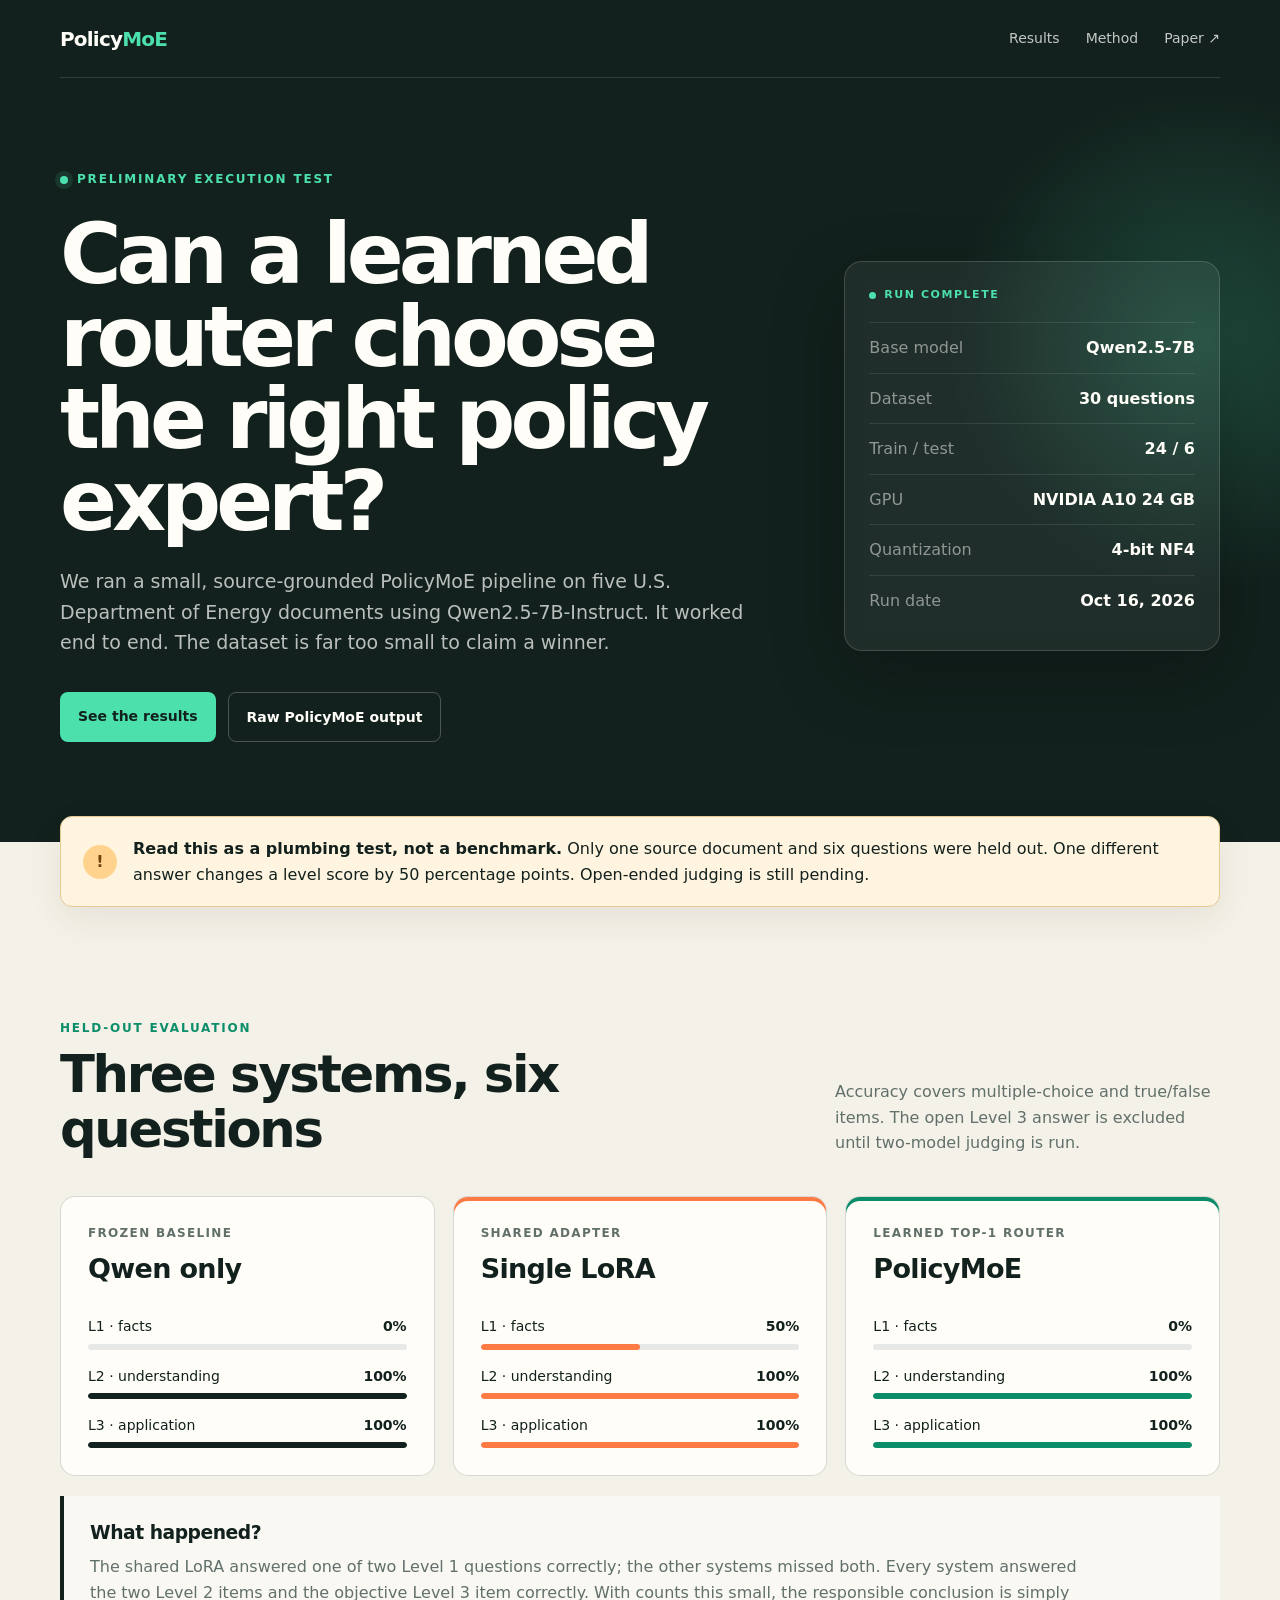
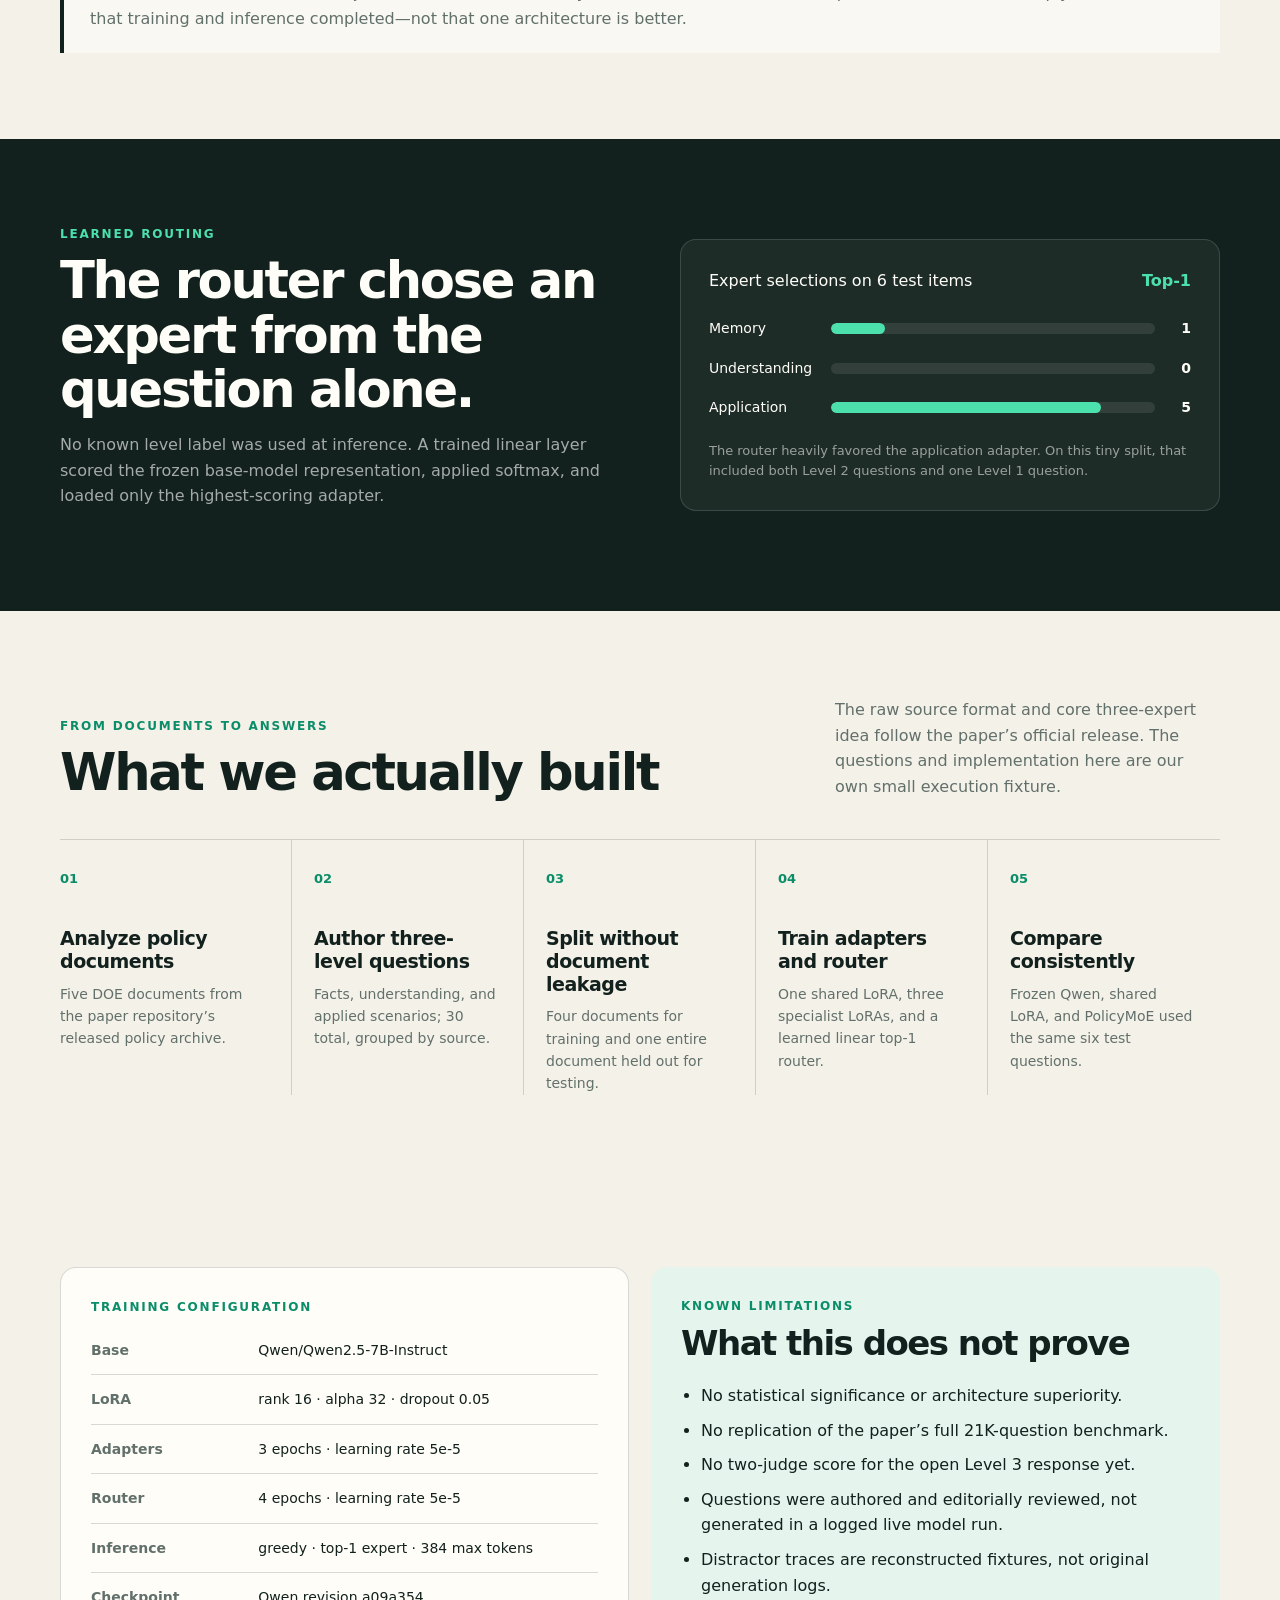
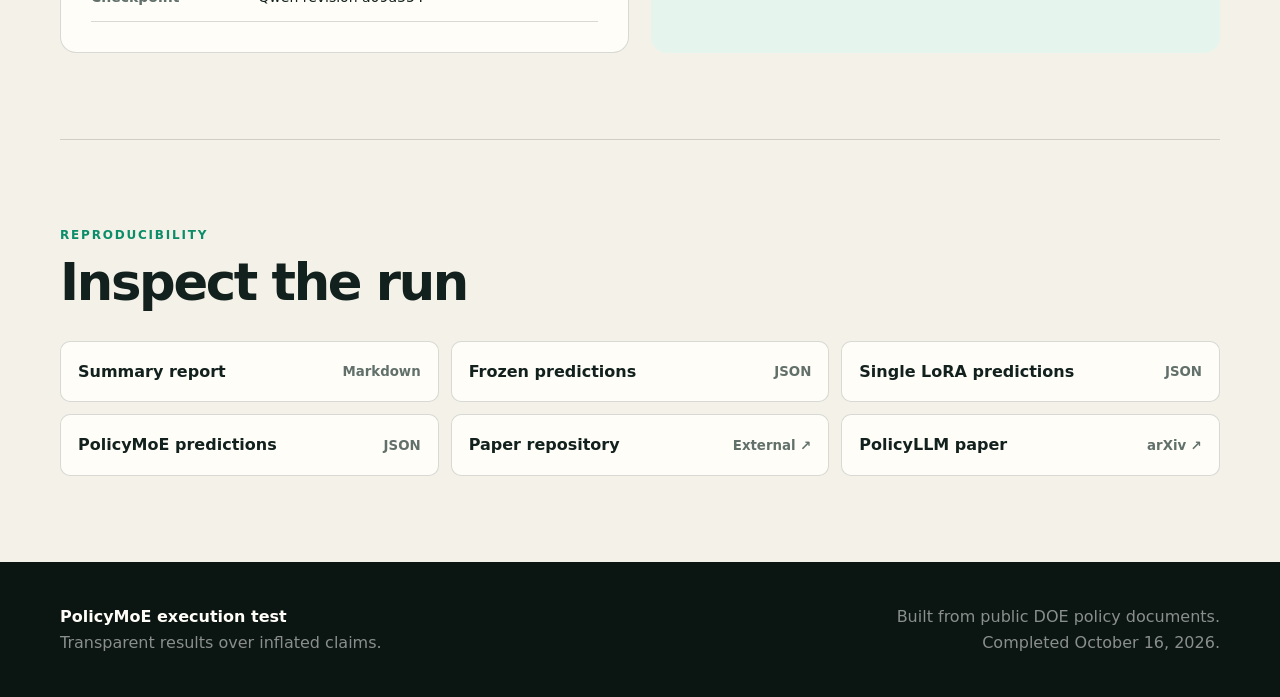
==== index.html @ 2e269d07 "Publish preliminary PolicyMoE execution results" ====
<!doctype html>
<html lang="en">
<head>
  <meta charset="utf-8">
  <meta name="viewport" content="width=device-width, initial-scale=1">
  <meta name="description" content="A transparent 30-question execution test of a Qwen2.5-7B PolicyMoE pipeline inspired by PolicyLLM.">
  <title>PolicyMoE — 30-question execution test</title>
  <link rel="stylesheet" href="styles.css">
</head>
<body>
  <header class="hero">
    <nav class="nav wrap" aria-label="Primary navigation">
      <a class="brand" href="#top" aria-label="PolicyMoE results home">Policy<span>MoE</span></a>
      <div class="nav-links">
        <a href="#results">Results</a>
        <a href="#method">Method</a>
        <a href="https://arxiv.org/abs/2604.12995">Paper ↗</a>
      </div>
    </nav>

    <div class="hero-grid wrap" id="top">
      <div>
        <div class="eyebrow"><span class="dot"></span> Preliminary execution test</div>
        <h1>Can a learned router choose the right policy expert?</h1>
        <p class="lede">We ran a small, source-grounded PolicyMoE pipeline on five U.S. Department of Energy documents using Qwen2.5-7B-Instruct. It worked end to end. The dataset is far too small to claim a winner.</p>
        <div class="hero-actions">
          <a class="button primary" href="#results">See the results</a>
          <a class="button secondary" href="policymoe.predictions.json">Raw PolicyMoE output</a>
        </div>
      </div>
      <aside class="run-card" aria-label="Run summary">
        <div class="run-status"><span></span> RUN COMPLETE</div>
        <dl>
          <div><dt>Base model</dt><dd>Qwen2.5-7B</dd></div>
          <div><dt>Dataset</dt><dd>30 questions</dd></div>
          <div><dt>Train / test</dt><dd>24 / 6</dd></div>
          <div><dt>GPU</dt><dd>NVIDIA A10 24 GB</dd></div>
          <div><dt>Quantization</dt><dd>4-bit NF4</dd></div>
          <div><dt>Run date</dt><dd>Oct 16, 2026</dd></div>
        </dl>
      </aside>
    </div>
  </header>

  <main>
    <section class="notice wrap" aria-label="Important limitation">
      <div class="notice-mark">!</div>
      <div><strong>Read this as a plumbing test, not a benchmark.</strong> Only one source document and six questions were held out. One different answer changes a level score by 50 percentage points. Open-ended judging is still pending.</div>
    </section>

    <section class="section wrap" id="results">
      <div class="section-head">
        <div><p class="kicker">Held-out evaluation</p><h2>Three systems, six questions</h2></div>
        <p>Accuracy covers multiple-choice and true/false items. The open Level 3 answer is excluded until two-model judging is run.</p>
      </div>

      <div class="result-grid">
        <article class="result-card">
          <div class="system-label">Frozen baseline</div>
          <h3>Qwen only</h3>
          <div class="score-row"><span>L1 · facts</span><strong>0%</strong></div>
          <div class="bar"><i style="width:0%"></i></div>
          <div class="score-row"><span>L2 · understanding</span><strong>100%</strong></div>
          <div class="bar"><i style="width:100%"></i></div>
          <div class="score-row"><span>L3 · application</span><strong>100%</strong></div>
          <div class="bar"><i style="width:100%"></i></div>
        </article>

        <article class="result-card winner">
          <div class="system-label">Shared adapter</div>
          <h3>Single LoRA</h3>
          <div class="score-row"><span>L1 · facts</span><strong>50%</strong></div>
          <div class="bar"><i style="width:50%"></i></div>
          <div class="score-row"><span>L2 · understanding</span><strong>100%</strong></div>
          <div class="bar"><i style="width:100%"></i></div>
          <div class="score-row"><span>L3 · application</span><strong>100%</strong></div>
          <div class="bar"><i style="width:100%"></i></div>
        </article>

        <article class="result-card moe">
          <div class="system-label">Learned top-1 router</div>
          <h3>PolicyMoE</h3>
          <div class="score-row"><span>L1 · facts</span><strong>0%</strong></div>
          <div class="bar"><i style="width:0%"></i></div>
          <div class="score-row"><span>L2 · understanding</span><strong>100%</strong></div>
          <div class="bar"><i style="width:100%"></i></div>
          <div class="score-row"><span>L3 · application</span><strong>100%</strong></div>
          <div class="bar"><i style="width:100%"></i></div>
        </article>
      </div>

      <div class="reading">
        <h3>What happened?</h3>
        <p>The shared LoRA answered one of two Level 1 questions correctly; the other systems missed both. Every system answered the two Level 2 items and the objective Level 3 item correctly. With counts this small, the responsible conclusion is simply that training and inference completed—not that one architecture is better.</p>
      </div>
    </section>

    <section class="section dark" id="router">
      <div class="wrap router-grid">
        <div>
          <p class="kicker mint">Learned routing</p>
          <h2>The router chose an expert from the question alone.</h2>
          <p class="muted">No known level label was used at inference. A trained linear layer scored the frozen base-model representation, applied softmax, and loaded only the highest-scoring adapter.</p>
        </div>
        <div class="router-card">
          <div class="router-title"><span>Expert selections on 6 test items</span><strong>Top-1</strong></div>
          <div class="route-row"><span>Memory</span><div class="route-track"><i style="width:16.7%"></i></div><b>1</b></div>
          <div class="route-row"><span>Understanding</span><div class="route-track"><i style="width:0%"></i></div><b>0</b></div>
          <div class="route-row"><span>Application</span><div class="route-track"><i style="width:83.3%"></i></div><b>5</b></div>
          <p class="router-note">The router heavily favored the application adapter. On this tiny split, that included both Level 2 questions and one Level 1 question.</p>
        </div>
      </div>
    </section>

    <section class="section wrap" id="method">
      <div class="section-head">
        <div><p class="kicker">From documents to answers</p><h2>What we actually built</h2></div>
        <p>The raw source format and core three-expert idea follow the paper’s official release. The questions and implementation here are our own small execution fixture.</p>
      </div>

      <ol class="steps">
        <li><span>01</span><div><h3>Analyze policy documents</h3><p>Five DOE documents from the paper repository’s released policy archive.</p></div></li>
        <li><span>02</span><div><h3>Author three-level questions</h3><p>Facts, understanding, and applied scenarios; 30 total, grouped by source.</p></div></li>
        <li><span>03</span><div><h3>Split without document leakage</h3><p>Four documents for training and one entire document held out for testing.</p></div></li>
        <li><span>04</span><div><h3>Train adapters and router</h3><p>One shared LoRA, three specialist LoRAs, and a learned linear top-1 router.</p></div></li>
        <li><span>05</span><div><h3>Compare consistently</h3><p>Frozen Qwen, shared LoRA, and PolicyMoE used the same six test questions.</p></div></li>
      </ol>
    </section>

    <section class="section wrap two-col">
      <div class="spec-card">
        <p class="kicker">Training configuration</p>
        <table>
          <tbody>
            <tr><th>Base</th><td>Qwen/Qwen2.5-7B-Instruct</td></tr>
            <tr><th>LoRA</th><td>rank 16 · alpha 32 · dropout 0.05</td></tr>
            <tr><th>Adapters</th><td>3 epochs · learning rate 5e-5</td></tr>
            <tr><th>Router</th><td>4 epochs · learning rate 5e-5</td></tr>
            <tr><th>Inference</th><td>greedy · top-1 expert · 384 max tokens</td></tr>
            <tr><th>Checkpoint</th><td>Qwen revision a09a354</td></tr>
          </tbody>
        </table>
      </div>
      <div class="limitations">
        <p class="kicker">Known limitations</p>
        <h2>What this does not prove</h2>
        <ul>
          <li>No statistical significance or architecture superiority.</li>
          <li>No replication of the paper’s full 21K-question benchmark.</li>
          <li>No two-judge score for the open Level 3 response yet.</li>
          <li>Questions were authored and editorially reviewed, not generated in a logged live model run.</li>
          <li>Distractor traces are reconstructed fixtures, not original generation logs.</li>
        </ul>
      </div>
    </section>

    <section class="section wrap sources">
      <p class="kicker">Reproducibility</p>
      <h2>Inspect the run</h2>
      <div class="source-links">
        <a href="comparison.md"><span>Summary report</span><small>Markdown</small></a>
        <a href="baseline.predictions.json"><span>Frozen predictions</span><small>JSON</small></a>
        <a href="single_lora.predictions.json"><span>Single LoRA predictions</span><small>JSON</small></a>
        <a href="policymoe.predictions.json"><span>PolicyMoE predictions</span><small>JSON</small></a>
        <a href="https://github.com/wad3birch/PolicyLLM"><span>Paper repository</span><small>External ↗</small></a>
        <a href="https://arxiv.org/abs/2604.12995"><span>PolicyLLM paper</span><small>arXiv ↗</small></a>
      </div>
    </section>
  </main>

  <footer>
    <div class="wrap footer-inner">
      <p><strong>PolicyMoE execution test</strong><br><span>Transparent results over inflated claims.</span></p>
      <p>Built from public DOE policy documents.<br>Completed October 16, 2026.</p>
    </div>
  </footer>
</body>
</html>
---- styles.css ----
:root {
  --ink: #12211d;
  --paper: #f4f1e8;
  --white: #fffdf8;
  --mint: #4ce0ad;
  --mint-dark: #0a8d68;
  --orange: #ff7b45;
  --line: rgba(18, 33, 29, .16);
  --muted: #62706b;
}

* { box-sizing: border-box; }
html { scroll-behavior: smooth; }
body { margin: 0; color: var(--ink); background: var(--paper); font-family: Inter, ui-sans-serif, system-ui, -apple-system, BlinkMacSystemFont, "Segoe UI", sans-serif; line-height: 1.6; }
a { color: inherit; }
.wrap { width: min(1160px, calc(100% - 40px)); margin: 0 auto; }

.hero { color: var(--white); background: var(--ink); overflow: hidden; position: relative; }
.hero::after { content: ""; position: absolute; width: 520px; height: 520px; border-radius: 50%; right: -180px; top: 80px; background: radial-gradient(circle, rgba(76,224,173,.22), rgba(76,224,173,0) 68%); pointer-events: none; }
.nav { min-height: 78px; display: flex; align-items: center; justify-content: space-between; border-bottom: 1px solid rgba(255,255,255,.13); }
.brand { text-decoration: none; font-size: 20px; font-weight: 850; letter-spacing: -.04em; }
.brand span { color: var(--mint); }
.nav-links { display: flex; gap: 26px; }
.nav-links a { text-decoration: none; color: rgba(255,255,255,.75); font-size: 14px; }
.nav-links a:hover { color: var(--mint); }
.hero-grid { padding: 92px 0 100px; display: grid; grid-template-columns: 1.5fr .8fr; gap: 80px; align-items: center; position: relative; z-index: 1; }
.eyebrow, .kicker { text-transform: uppercase; letter-spacing: .15em; font-size: 12px; font-weight: 800; }
.eyebrow { color: var(--mint); display: flex; align-items: center; gap: 9px; }
.dot { width: 8px; height: 8px; border-radius: 50%; background: var(--mint); box-shadow: 0 0 0 5px rgba(76,224,173,.12); }
h1 { max-width: 790px; font-size: clamp(50px, 7vw, 84px); letter-spacing: -.06em; line-height: .98; margin: 24px 0; }
.lede { max-width: 720px; color: rgba(255,255,255,.71); font-size: 19px; }
.hero-actions { display: flex; gap: 12px; margin-top: 34px; flex-wrap: wrap; }
.button { display: inline-block; padding: 13px 18px; border-radius: 8px; text-decoration: none; font-weight: 750; font-size: 14px; }
.button.primary { background: var(--mint); color: var(--ink); }
.button.secondary { border: 1px solid rgba(255,255,255,.24); color: var(--white); }
.run-card { background: rgba(255,255,255,.06); border: 1px solid rgba(255,255,255,.15); border-radius: 18px; padding: 24px; box-shadow: 0 24px 70px rgba(0,0,0,.25); backdrop-filter: blur(8px); }
.run-status { display: flex; align-items: center; gap: 8px; color: var(--mint); font-weight: 850; font-size: 11px; letter-spacing: .14em; margin-bottom: 18px; }
.run-status span { width: 7px; height: 7px; border-radius: 50%; background: var(--mint); }
.run-card dl { margin: 0; }
.run-card dl div { display: flex; justify-content: space-between; gap: 18px; border-top: 1px solid rgba(255,255,255,.1); padding: 12px 0; }
.run-card dt { color: rgba(255,255,255,.5); }
.run-card dd { margin: 0; text-align: right; font-weight: 680; }

.notice { background: #fff4df; border: 1px solid #e6c993; border-radius: 12px; padding: 19px 22px; display: flex; gap: 16px; align-items: center; transform: translateY(-26px); box-shadow: 0 12px 35px rgba(70,50,20,.08); }
.notice-mark { flex: 0 0 34px; width: 34px; height: 34px; display: grid; place-items: center; border-radius: 50%; color: #70420c; background: #ffd38d; font-weight: 900; }
.section { padding: 86px 0; }
.section-head { display: grid; grid-template-columns: 1.3fr .7fr; gap: 60px; align-items: end; margin-bottom: 40px; }
.section-head p:last-child { margin: 0; color: var(--muted); }
.kicker { color: var(--mint-dark); margin: 0 0 9px; }
h2 { margin: 0; font-size: clamp(34px, 4vw, 52px); line-height: 1.06; letter-spacing: -.045em; }
h3 { margin: 0; letter-spacing: -.025em; }

.result-grid { display: grid; grid-template-columns: repeat(3, 1fr); gap: 18px; }
.result-card { background: var(--white); border: 1px solid var(--line); padding: 27px; border-radius: 15px; position: relative; }
.result-card.winner { box-shadow: inset 0 4px 0 var(--orange); }
.result-card.moe { box-shadow: inset 0 4px 0 var(--mint-dark); }
.system-label { color: var(--muted); font-size: 12px; font-weight: 800; text-transform: uppercase; letter-spacing: .11em; }
.result-card h3 { margin: 4px 0 25px; font-size: 27px; }
.score-row { display: flex; justify-content: space-between; margin-top: 15px; font-size: 14px; }
.score-row strong { font-variant-numeric: tabular-nums; }
.bar { height: 6px; border-radius: 6px; background: #e6e9e5; overflow: hidden; margin-top: 6px; }
.bar i { display: block; height: 100%; background: var(--ink); border-radius: inherit; }
.winner .bar i { background: var(--orange); }
.moe .bar i { background: var(--mint-dark); }
.reading { margin-top: 20px; border-left: 4px solid var(--ink); background: rgba(255,255,255,.45); padding: 22px 26px; }
.reading p { margin: 6px 0 0; color: var(--muted); max-width: 1000px; }

.dark { background: var(--ink); color: var(--white); }
.router-grid { display: grid; grid-template-columns: 1fr 1fr; gap: 80px; align-items: center; }
.mint { color: var(--mint); }
.muted { color: rgba(255,255,255,.62); max-width: 600px; }
.router-card { border: 1px solid rgba(255,255,255,.14); padding: 28px; border-radius: 16px; background: rgba(255,255,255,.05); }
.router-title { display: flex; justify-content: space-between; margin-bottom: 24px; }
.router-title strong { color: var(--mint); }
.route-row { display: grid; grid-template-columns: 110px 1fr 24px; gap: 12px; align-items: center; margin: 17px 0; font-size: 14px; }
.route-row b { text-align: right; font-variant-numeric: tabular-nums; }
.route-track { height: 11px; border-radius: 10px; background: rgba(255,255,255,.09); overflow: hidden; }
.route-track i { display: block; height: 100%; background: var(--mint); border-radius: inherit; }
.router-note { color: rgba(255,255,255,.55); font-size: 13px; margin: 22px 0 0; }

.steps { list-style: none; padding: 0; margin: 0; display: grid; grid-template-columns: repeat(5, 1fr); border-top: 1px solid var(--line); }
.steps li { padding: 25px 22px 0 0; border-right: 1px solid var(--line); min-height: 225px; }
.steps li + li { padding-left: 22px; }
.steps li:last-child { border-right: 0; }
.steps span { color: var(--mint-dark); font-size: 13px; font-weight: 850; }
.steps h3 { margin: 36px 0 10px; font-size: 19px; line-height: 1.2; }
.steps p { margin: 0; color: var(--muted); font-size: 14px; }

.two-col { display: grid; grid-template-columns: 1fr 1fr; gap: 22px; }
.spec-card, .limitations { border-radius: 16px; padding: 30px; }
.spec-card { background: var(--white); border: 1px solid var(--line); }
table { width: 100%; border-collapse: collapse; font-size: 14px; }
th, td { padding: 13px 0; border-bottom: 1px solid var(--line); text-align: left; vertical-align: top; }
th { color: var(--muted); width: 33%; font-weight: 650; }
.limitations { background: #e5f5ee; }
.limitations h2 { font-size: 34px; }
.limitations ul { padding-left: 20px; margin: 22px 0 0; }
.limitations li { margin: 9px 0; }

.sources { border-top: 1px solid var(--line); }
.source-links { display: grid; grid-template-columns: repeat(3, 1fr); gap: 12px; margin-top: 32px; }
.source-links a { display: flex; justify-content: space-between; align-items: center; gap: 12px; text-decoration: none; background: var(--white); border: 1px solid var(--line); border-radius: 10px; padding: 17px; font-weight: 700; }
.source-links a:hover { border-color: var(--mint-dark); transform: translateY(-1px); }
.source-links small { color: var(--muted); font-weight: 600; }

footer { background: #0b1512; color: var(--white); padding: 42px 0; }
.footer-inner { display: flex; justify-content: space-between; gap: 40px; }
.footer-inner p { margin: 0; }
.footer-inner p:last-child { text-align: right; color: rgba(255,255,255,.52); }
.footer-inner span { color: rgba(255,255,255,.52); }

@media (max-width: 860px) {
  .hero-grid, .section-head, .router-grid, .two-col { grid-template-columns: 1fr; gap: 34px; }
  .result-grid { grid-template-columns: 1fr; }
  .steps { grid-template-columns: 1fr; }
  .steps li, .steps li + li { min-height: 0; padding: 22px 0; border-right: 0; border-bottom: 1px solid var(--line); }
  .steps h3 { margin-top: 8px; }
  .source-links { grid-template-columns: 1fr 1fr; }
}

@media (max-width: 560px) {
  .wrap { width: min(100% - 28px, 1160px); }
  .nav-links a:not(:last-child) { display: none; }
  .hero-grid { padding: 68px 0 76px; }
  h1 { font-size: 48px; }
  .section { padding: 64px 0; }
  .source-links { grid-template-columns: 1fr; }
  .footer-inner { flex-direction: column; }
  .footer-inner p:last-child { text-align: left; }
}
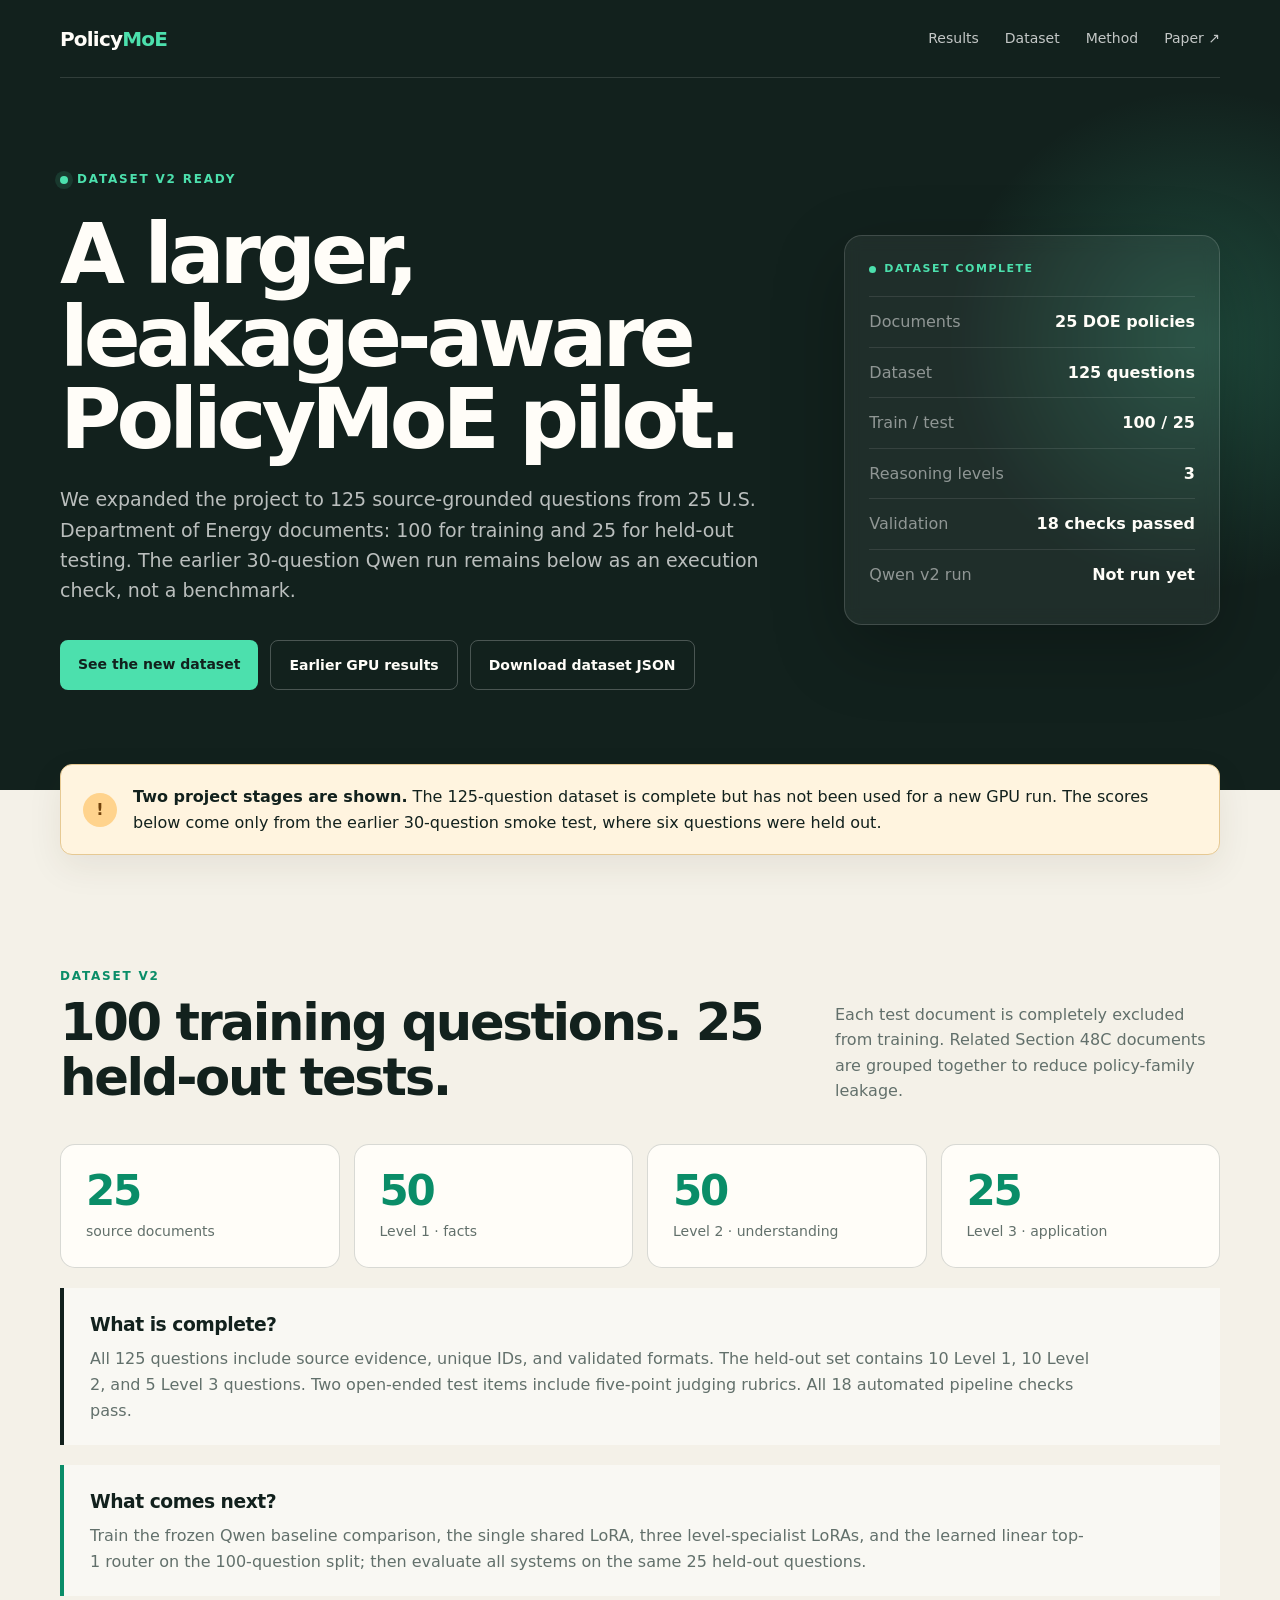
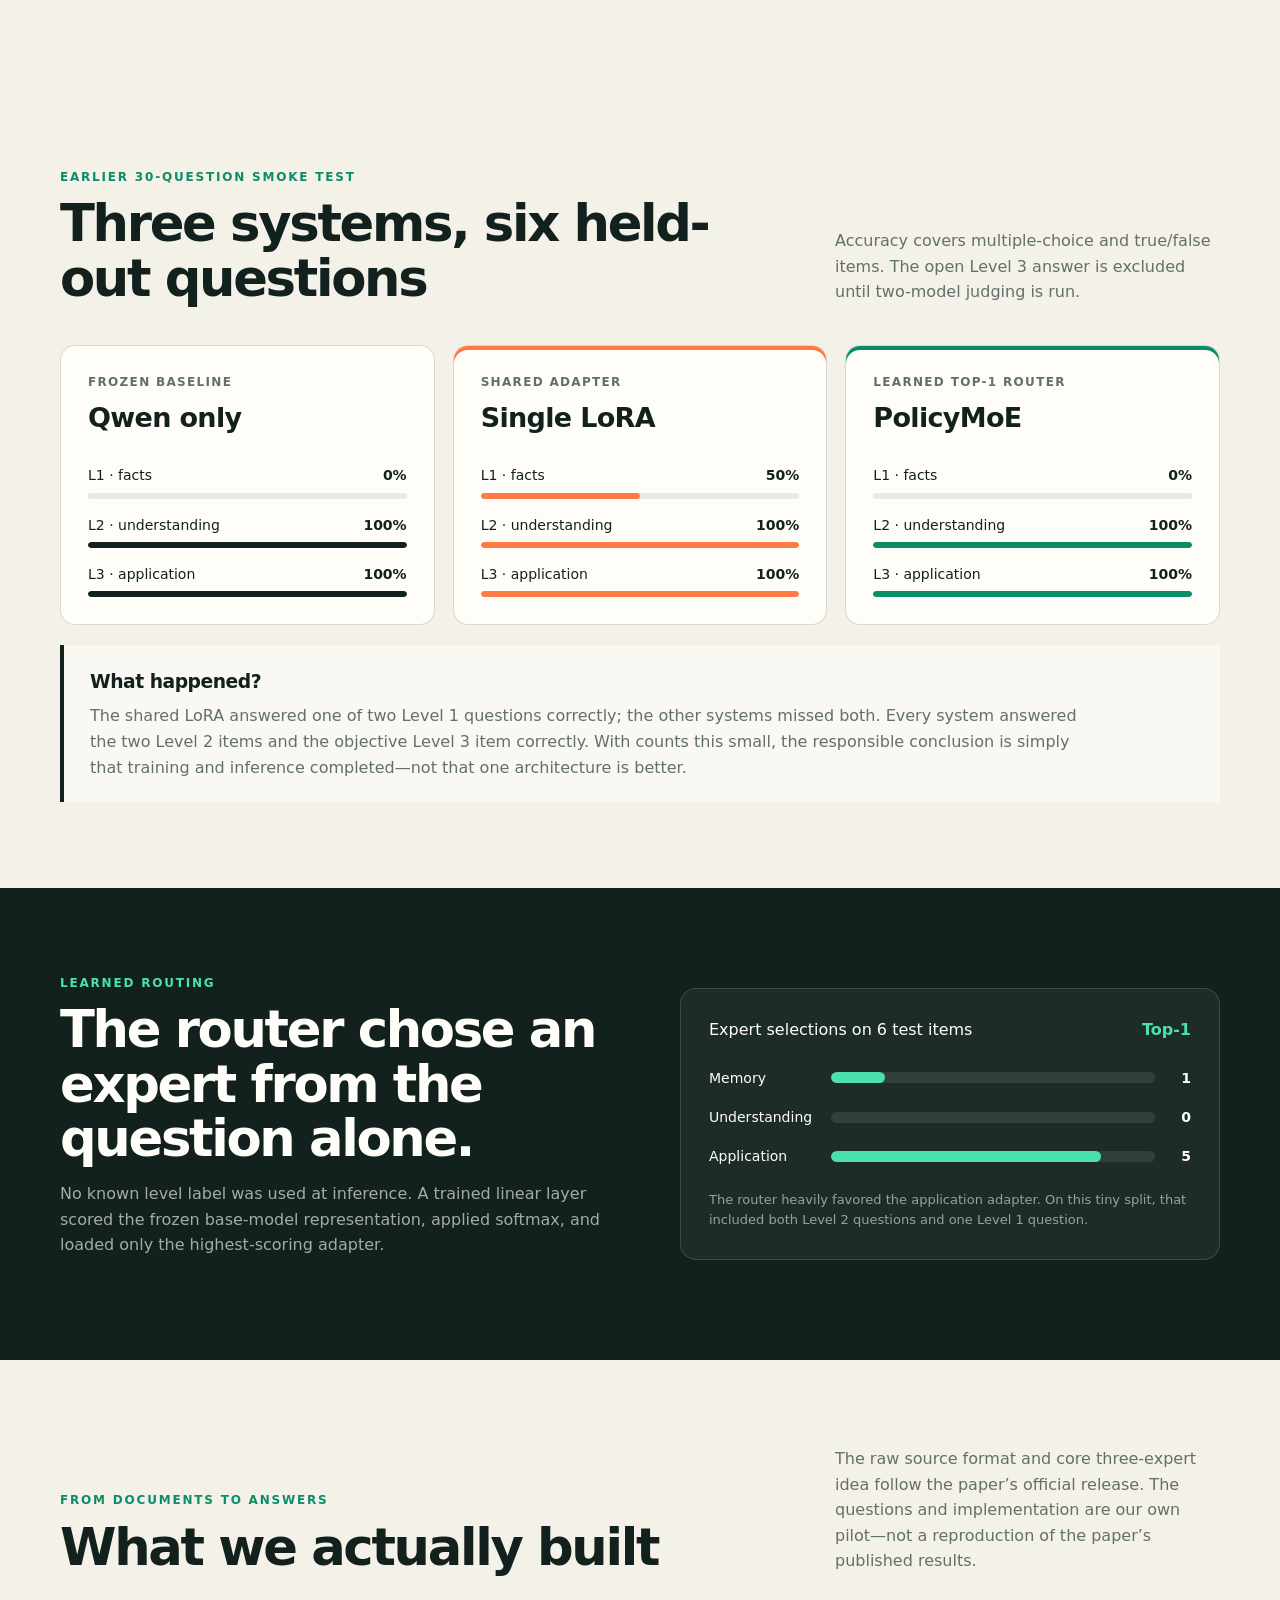
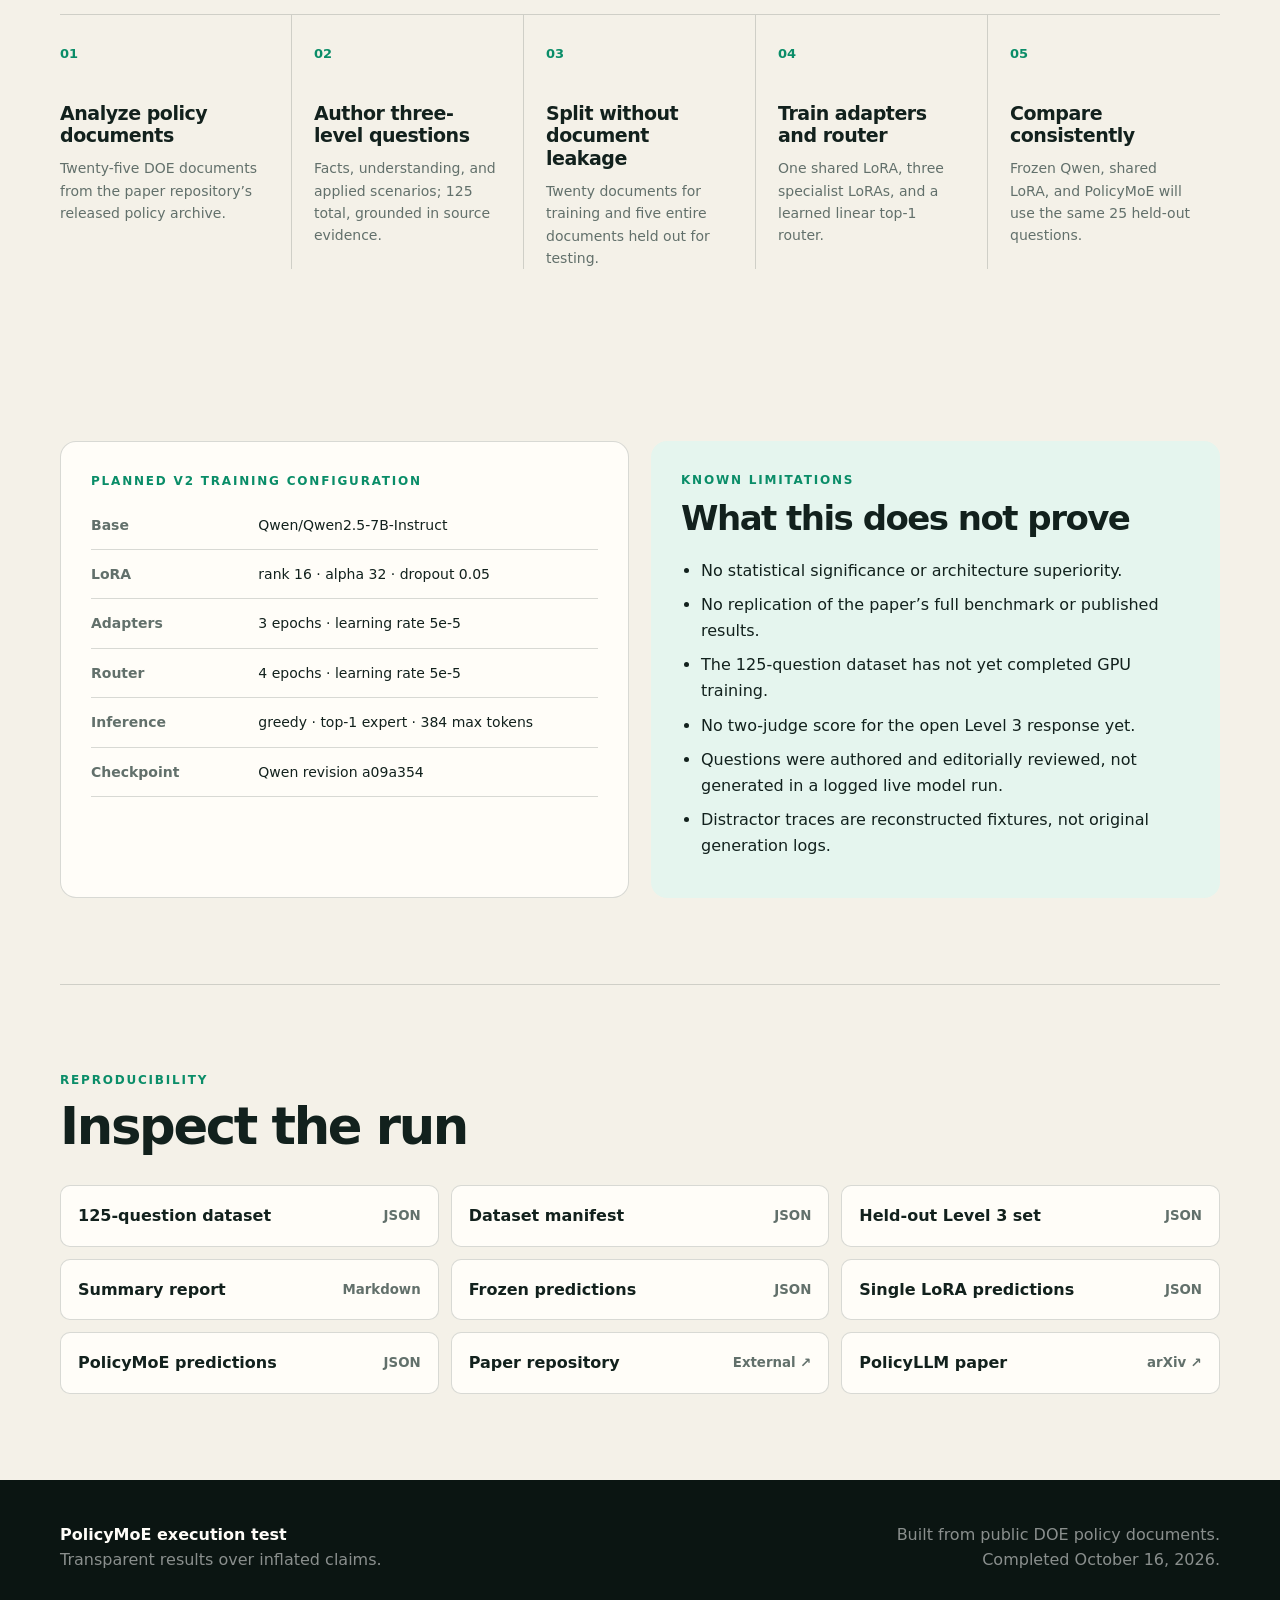
==== commit 7f63215f: "Publish 125-question pilot dataset Update the project page with the 100/25 document-grouped dataset," ====
--- a/index.html
+++ b/index.html
@@ -3,8 +3,8 @@
 <head>
   <meta charset="utf-8">
   <meta name="viewport" content="width=device-width, initial-scale=1">
-  <meta name="description" content="A transparent 30-question execution test of a Qwen2.5-7B PolicyMoE pipeline inspired by PolicyLLM.">
-  <title>PolicyMoE — 30-question execution test</title>
+  <meta name="description" content="A source-grounded 125-question PolicyMoE pilot dataset and an earlier Qwen2.5-7B execution test inspired by PolicyLLM.">
+  <title>PolicyMoE — 125-question pilot</title>
   <link rel="stylesheet" href="styles.css">
 </head>
 <body>
@@ -13,6 +13,7 @@
       <a class="brand" href="#top" aria-label="PolicyMoE results home">Policy<span>MoE</span></a>
       <div class="nav-links">
         <a href="#results">Results</a>
+        <a href="#dataset">Dataset</a>
         <a href="#method">Method</a>
         <a href="https://arxiv.org/abs/2604.12995">Paper ↗</a>
       </div>
@@ -20,23 +21,24 @@
 
     <div class="hero-grid wrap" id="top">
       <div>
-        <div class="eyebrow"><span class="dot"></span> Preliminary execution test</div>
-        <h1>Can a learned router choose the right policy expert?</h1>
-        <p class="lede">We ran a small, source-grounded PolicyMoE pipeline on five U.S. Department of Energy documents using Qwen2.5-7B-Instruct. It worked end to end. The dataset is far too small to claim a winner.</p>
+        <div class="eyebrow"><span class="dot"></span> Dataset v2 ready</div>
+        <h1>A larger, leakage-aware PolicyMoE pilot.</h1>
+        <p class="lede">We expanded the project to 125 source-grounded questions from 25 U.S. Department of Energy documents: 100 for training and 25 for held-out testing. The earlier 30-question Qwen run remains below as an execution check, not a benchmark.</p>
         <div class="hero-actions">
-          <a class="button primary" href="#results">See the results</a>
-          <a class="button secondary" href="policymoe.predictions.json">Raw PolicyMoE output</a>
+          <a class="button primary" href="#dataset">See the new dataset</a>
+          <a class="button secondary" href="#results">Earlier GPU results</a>
+          <a class="button secondary" href="pilot-125.dataset.json">Download dataset JSON</a>
         </div>
       </div>
       <aside class="run-card" aria-label="Run summary">
-        <div class="run-status"><span></span> RUN COMPLETE</div>
+        <div class="run-status"><span></span> DATASET COMPLETE</div>
         <dl>
-          <div><dt>Base model</dt><dd>Qwen2.5-7B</dd></div>
-          <div><dt>Dataset</dt><dd>30 questions</dd></div>
-          <div><dt>Train / test</dt><dd>24 / 6</dd></div>
-          <div><dt>GPU</dt><dd>NVIDIA A10 24 GB</dd></div>
-          <div><dt>Quantization</dt><dd>4-bit NF4</dd></div>
-          <div><dt>Run date</dt><dd>Oct 16, 2026</dd></div>
+          <div><dt>Documents</dt><dd>25 DOE policies</dd></div>
+          <div><dt>Dataset</dt><dd>125 questions</dd></div>
+          <div><dt>Train / test</dt><dd>100 / 25</dd></div>
+          <div><dt>Reasoning levels</dt><dd>3</dd></div>
+          <div><dt>Validation</dt><dd>18 checks passed</dd></div>
+          <div><dt>Qwen v2 run</dt><dd>Not run yet</dd></div>
         </dl>
       </aside>
     </div>
@@ -45,12 +47,33 @@
   <main>
     <section class="notice wrap" aria-label="Important limitation">
       <div class="notice-mark">!</div>
-      <div><strong>Read this as a plumbing test, not a benchmark.</strong> Only one source document and six questions were held out. One different answer changes a level score by 50 percentage points. Open-ended judging is still pending.</div>
+      <div><strong>Two project stages are shown.</strong> The 125-question dataset is complete but has not been used for a new GPU run. The scores below come only from the earlier 30-question smoke test, where six questions were held out.</div>
+    </section>
+
+    <section class="section wrap" id="dataset">
+      <div class="section-head">
+        <div><p class="kicker">Dataset v2</p><h2>100 training questions. 25 held-out tests.</h2></div>
+        <p>Each test document is completely excluded from training. Related Section 48C documents are grouped together to reduce policy-family leakage.</p>
+      </div>
+      <div class="stats-grid">
+        <article class="stat-card"><strong>25</strong><span>source documents</span></article>
+        <article class="stat-card"><strong>50</strong><span>Level 1 · facts</span></article>
+        <article class="stat-card"><strong>50</strong><span>Level 2 · understanding</span></article>
+        <article class="stat-card"><strong>25</strong><span>Level 3 · application</span></article>
+      </div>
+      <div class="reading">
+        <h3>What is complete?</h3>
+        <p>All 125 questions include source evidence, unique IDs, and validated formats. The held-out set contains 10 Level 1, 10 Level 2, and 5 Level 3 questions. Two open-ended test items include five-point judging rubrics. All 18 automated pipeline checks pass.</p>
+      </div>
+      <div class="reading next-run">
+        <h3>What comes next?</h3>
+        <p>Train the frozen Qwen baseline comparison, the single shared LoRA, three level-specialist LoRAs, and the learned linear top-1 router on the 100-question split; then evaluate all systems on the same 25 held-out questions.</p>
+      </div>
     </section>
 
     <section class="section wrap" id="results">
       <div class="section-head">
-        <div><p class="kicker">Held-out evaluation</p><h2>Three systems, six questions</h2></div>
+        <div><p class="kicker">Earlier 30-question smoke test</p><h2>Three systems, six held-out questions</h2></div>
         <p>Accuracy covers multiple-choice and true/false items. The open Level 3 answer is excluded until two-model judging is run.</p>
       </div>
 
@@ -115,21 +138,21 @@
     <section class="section wrap" id="method">
       <div class="section-head">
         <div><p class="kicker">From documents to answers</p><h2>What we actually built</h2></div>
-        <p>The raw source format and core three-expert idea follow the paper’s official release. The questions and implementation here are our own small execution fixture.</p>
+        <p>The raw source format and core three-expert idea follow the paper’s official release. The questions and implementation are our own pilot—not a reproduction of the paper’s published results.</p>
       </div>
 
       <ol class="steps">
-        <li><span>01</span><div><h3>Analyze policy documents</h3><p>Five DOE documents from the paper repository’s released policy archive.</p></div></li>
-        <li><span>02</span><div><h3>Author three-level questions</h3><p>Facts, understanding, and applied scenarios; 30 total, grouped by source.</p></div></li>
-        <li><span>03</span><div><h3>Split without document leakage</h3><p>Four documents for training and one entire document held out for testing.</p></div></li>
+        <li><span>01</span><div><h3>Analyze policy documents</h3><p>Twenty-five DOE documents from the paper repository’s released policy archive.</p></div></li>
+        <li><span>02</span><div><h3>Author three-level questions</h3><p>Facts, understanding, and applied scenarios; 125 total, grounded in source evidence.</p></div></li>
+        <li><span>03</span><div><h3>Split without document leakage</h3><p>Twenty documents for training and five entire documents held out for testing.</p></div></li>
         <li><span>04</span><div><h3>Train adapters and router</h3><p>One shared LoRA, three specialist LoRAs, and a learned linear top-1 router.</p></div></li>
-        <li><span>05</span><div><h3>Compare consistently</h3><p>Frozen Qwen, shared LoRA, and PolicyMoE used the same six test questions.</p></div></li>
+        <li><span>05</span><div><h3>Compare consistently</h3><p>Frozen Qwen, shared LoRA, and PolicyMoE will use the same 25 held-out questions.</p></div></li>
       </ol>
     </section>
 
     <section class="section wrap two-col">
       <div class="spec-card">
-        <p class="kicker">Training configuration</p>
+        <p class="kicker">Planned v2 training configuration</p>
         <table>
           <tbody>
             <tr><th>Base</th><td>Qwen/Qwen2.5-7B-Instruct</td></tr>
@@ -146,7 +169,8 @@
         <h2>What this does not prove</h2>
         <ul>
           <li>No statistical significance or architecture superiority.</li>
-          <li>No replication of the paper’s full 21K-question benchmark.</li>
+          <li>No replication of the paper’s full benchmark or published results.</li>
+          <li>The 125-question dataset has not yet completed GPU training.</li>
           <li>No two-judge score for the open Level 3 response yet.</li>
           <li>Questions were authored and editorially reviewed, not generated in a logged live model run.</li>
           <li>Distractor traces are reconstructed fixtures, not original generation logs.</li>
@@ -158,6 +182,9 @@
       <p class="kicker">Reproducibility</p>
       <h2>Inspect the run</h2>
       <div class="source-links">
+        <a href="pilot-125.dataset.json"><span>125-question dataset</span><small>JSON</small></a>
+        <a href="pilot-125.manifest.json"><span>Dataset manifest</span><small>JSON</small></a>
+        <a href="pilot-125.test-level-3.json"><span>Held-out Level 3 set</span><small>JSON</small></a>
         <a href="comparison.md"><span>Summary report</span><small>Markdown</small></a>
         <a href="baseline.predictions.json"><span>Frozen predictions</span><small>JSON</small></a>
         <a href="single_lora.predictions.json"><span>Single LoRA predictions</span><small>JSON</small></a>
--- a/styles.css
+++ b/styles.css
@@ -64,6 +64,11 @@
 .moe .bar i { background: var(--mint-dark); }
 .reading { margin-top: 20px; border-left: 4px solid var(--ink); background: rgba(255,255,255,.45); padding: 22px 26px; }
 .reading p { margin: 6px 0 0; color: var(--muted); max-width: 1000px; }
+.stats-grid { display: grid; grid-template-columns: repeat(4, 1fr); gap: 14px; margin-bottom: 20px; }
+.stat-card { background: var(--white); border: 1px solid var(--line); border-radius: 15px; padding: 25px; display: flex; flex-direction: column; }
+.stat-card strong { color: var(--mint-dark); font-size: 42px; line-height: 1; letter-spacing: -.05em; }
+.stat-card span { color: var(--muted); margin-top: 8px; font-size: 14px; }
+.next-run { border-left-color: var(--mint-dark); }
 
 .dark { background: var(--ink); color: var(--white); }
 .router-grid { display: grid; grid-template-columns: 1fr 1fr; gap: 80px; align-items: center; }
@@ -111,7 +116,7 @@
 
 @media (max-width: 860px) {
   .hero-grid, .section-head, .router-grid, .two-col { grid-template-columns: 1fr; gap: 34px; }
-  .result-grid { grid-template-columns: 1fr; }
+  .result-grid, .stats-grid { grid-template-columns: 1fr 1fr; }
   .steps { grid-template-columns: 1fr; }
   .steps li, .steps li + li { min-height: 0; padding: 22px 0; border-right: 0; border-bottom: 1px solid var(--line); }
   .steps h3 { margin-top: 8px; }
@@ -124,7 +129,7 @@
   .hero-grid { padding: 68px 0 76px; }
   h1 { font-size: 48px; }
   .section { padding: 64px 0; }
-  .source-links { grid-template-columns: 1fr; }
+  .source-links, .stats-grid { grid-template-columns: 1fr; }
   .footer-inner { flex-direction: column; }
   .footer-inner p:last-child { text-align: left; }
 }
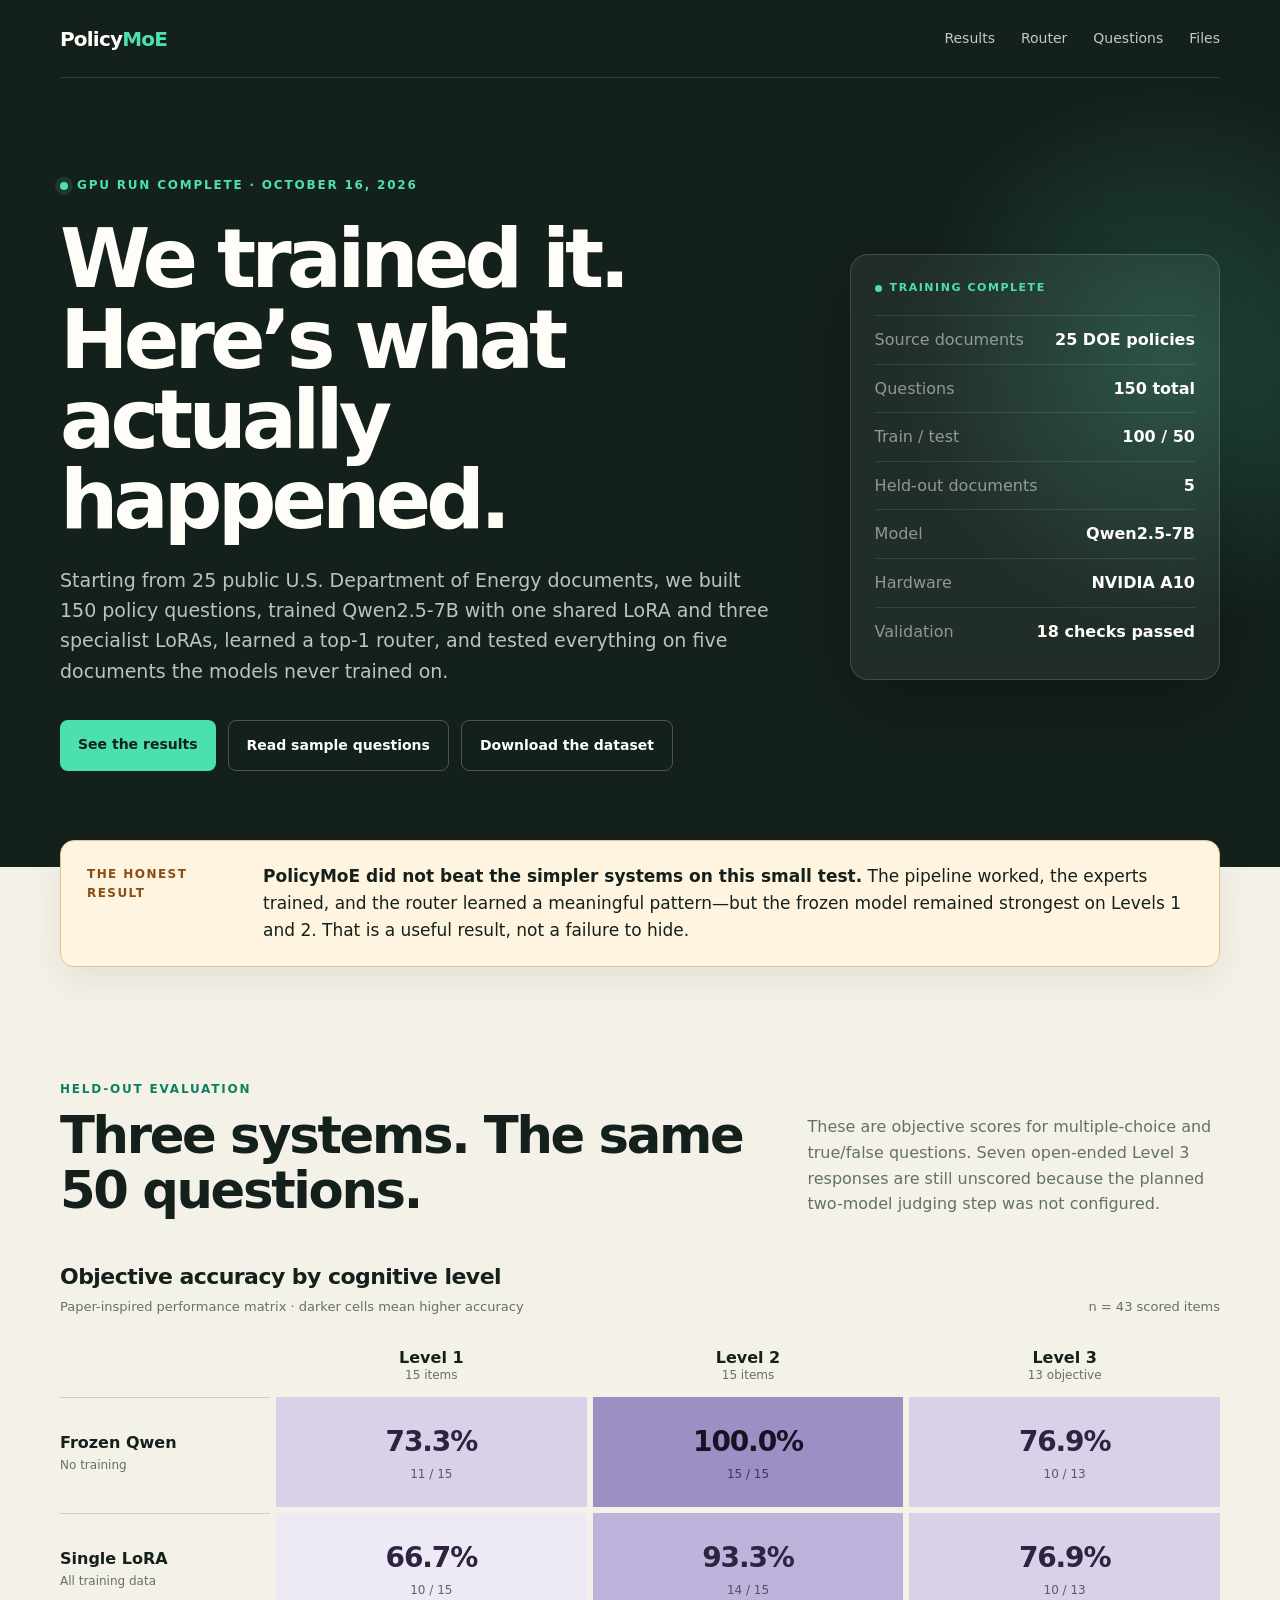
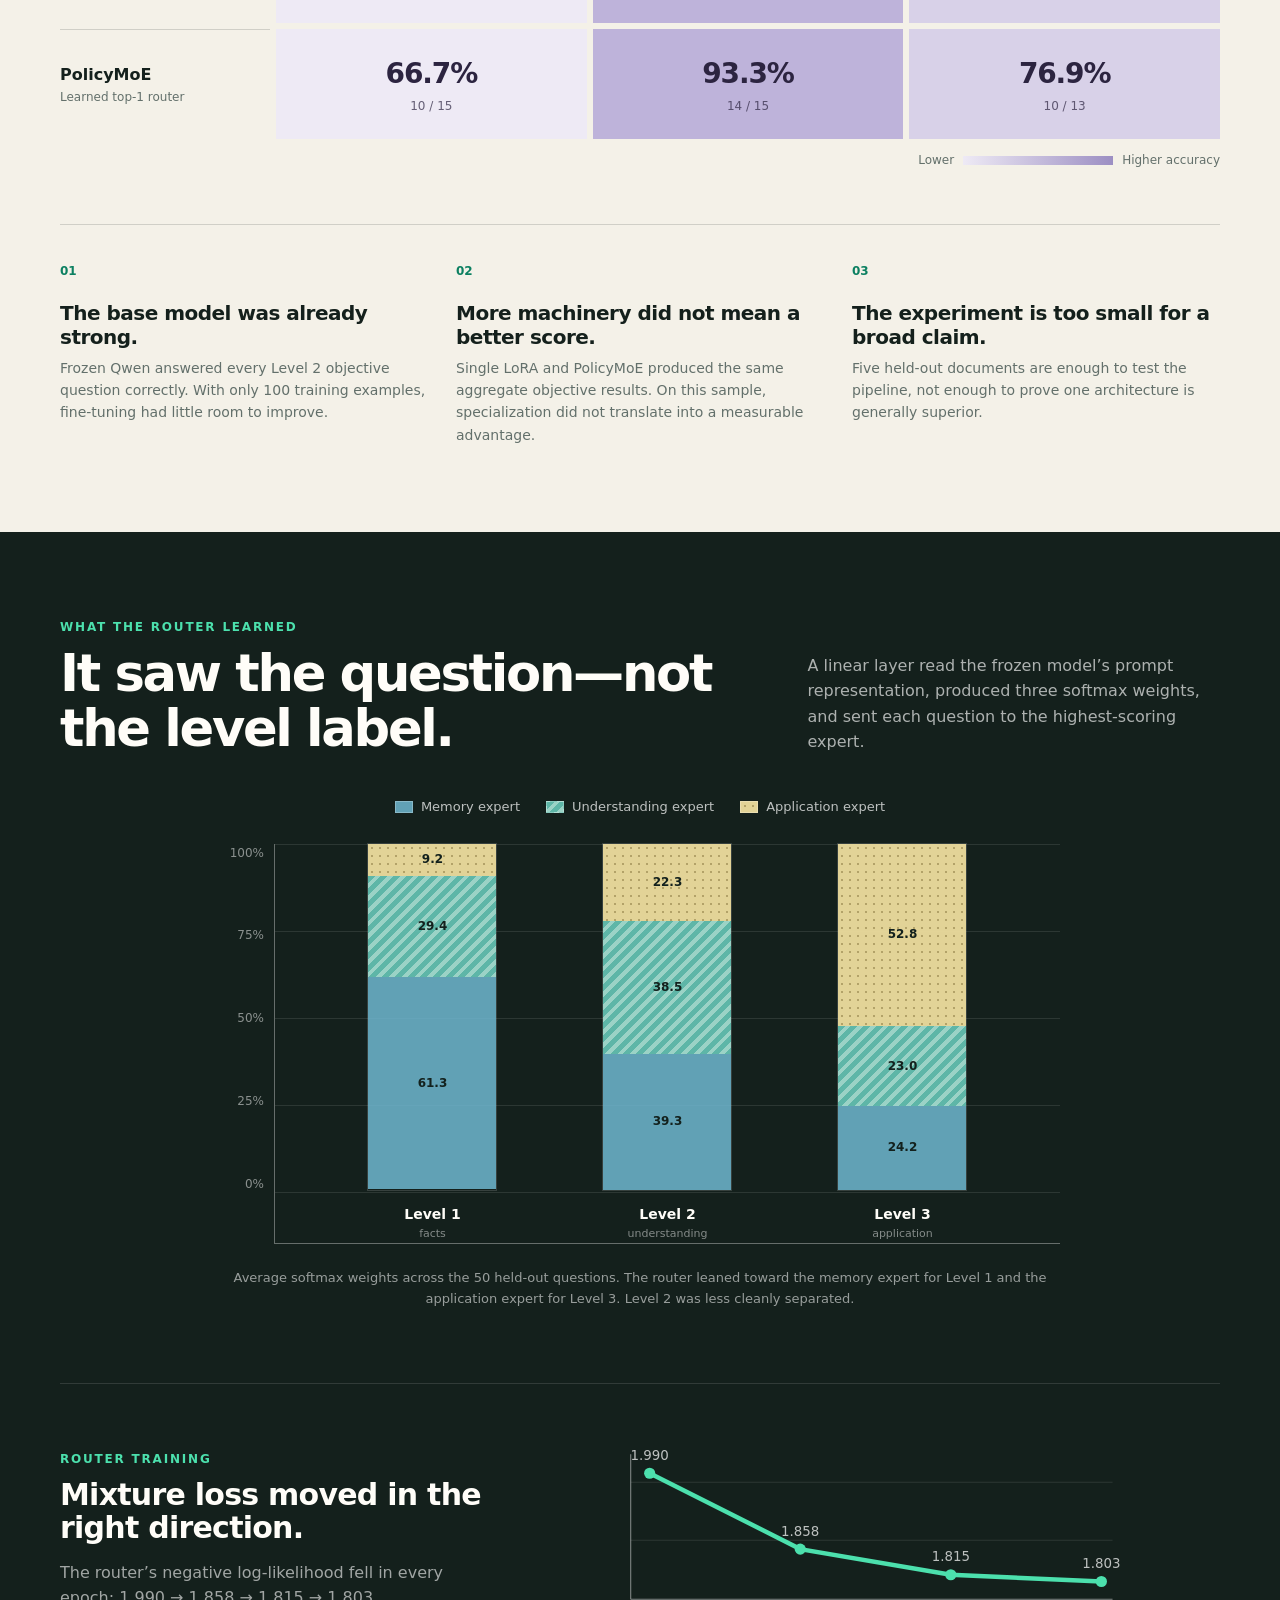
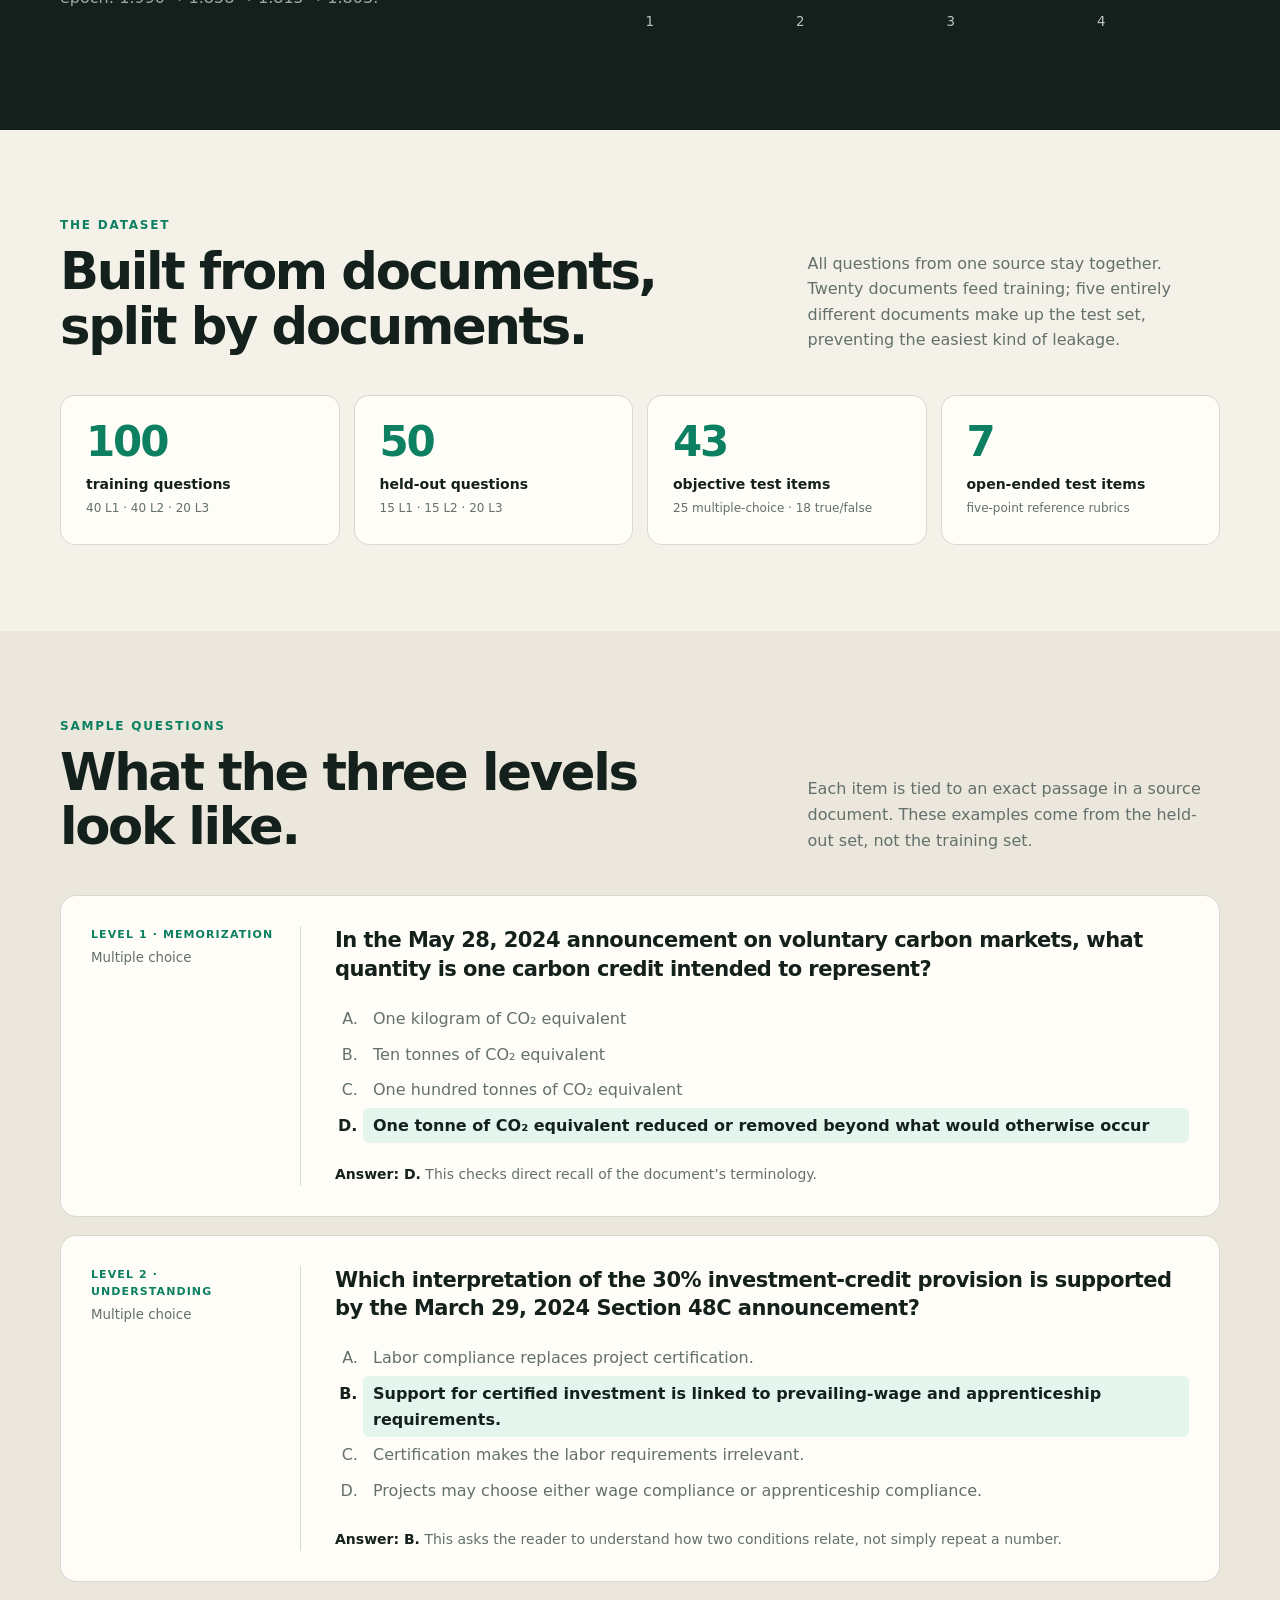
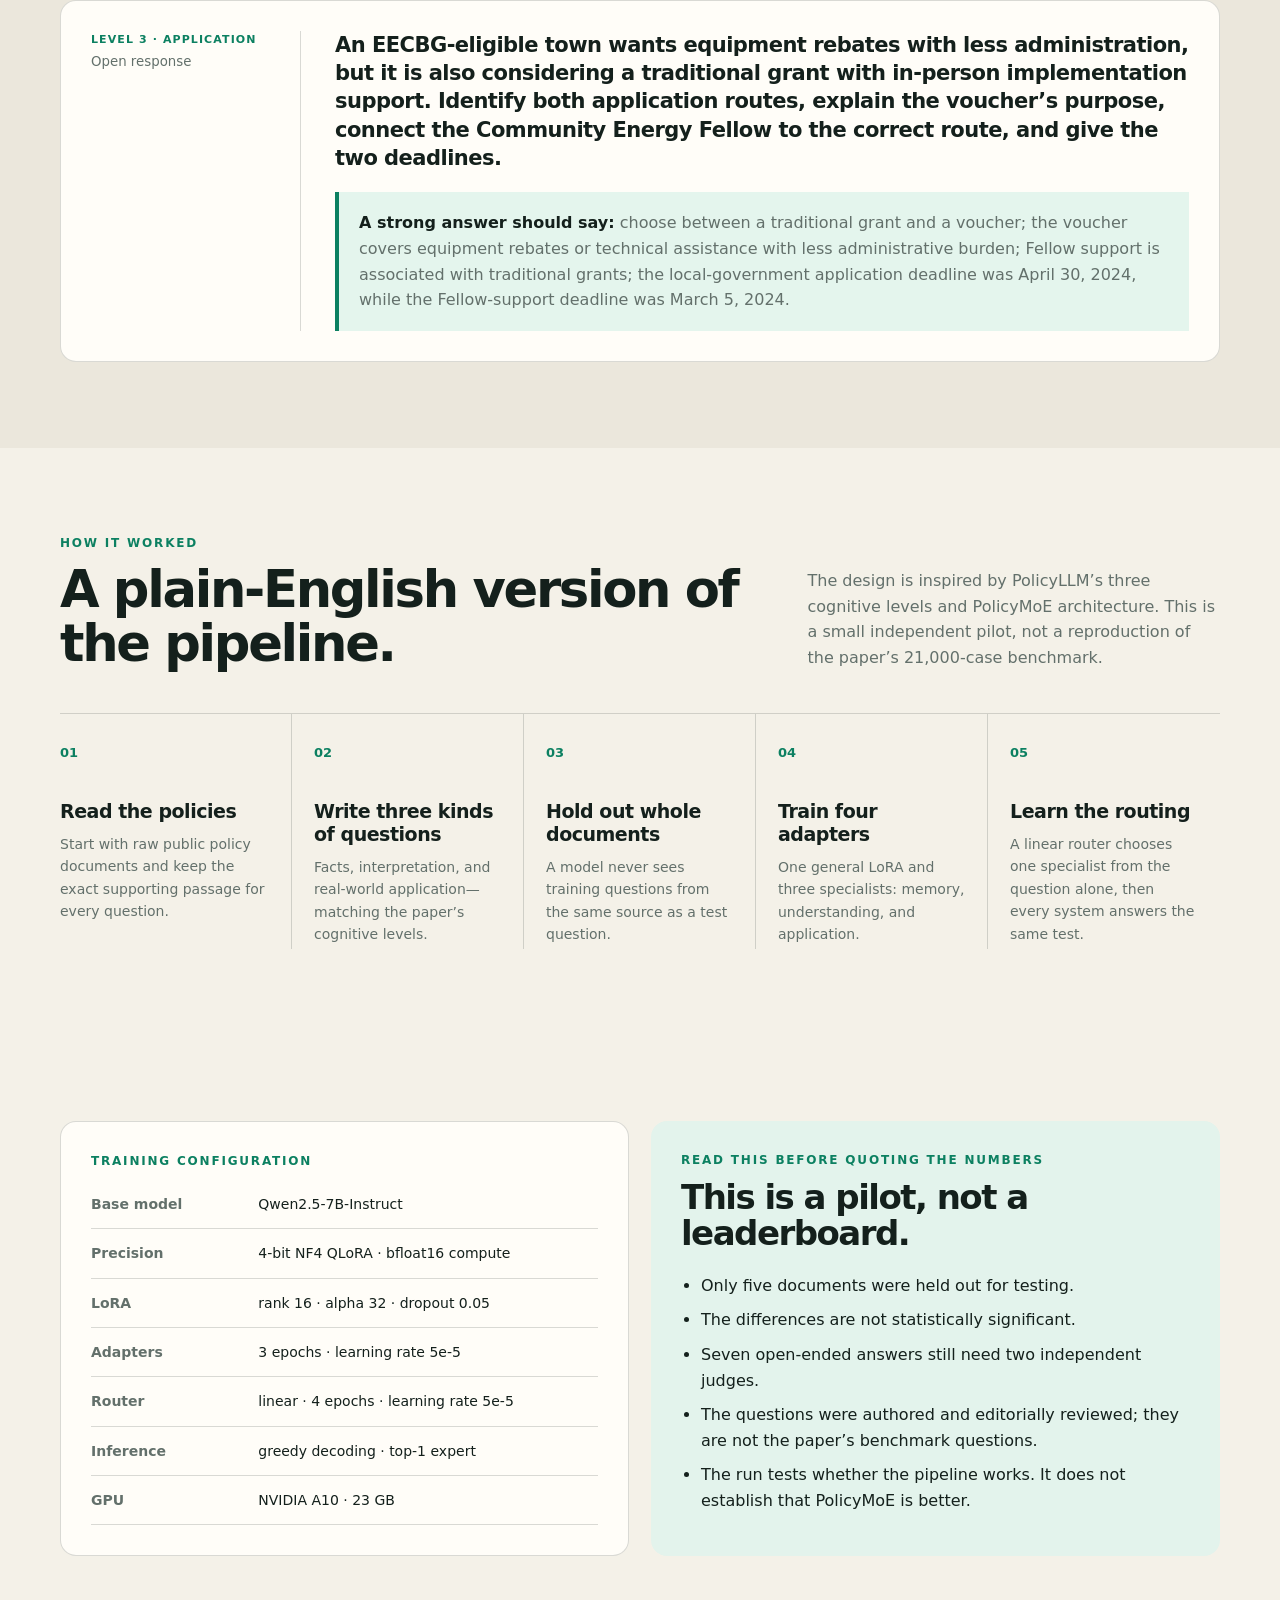
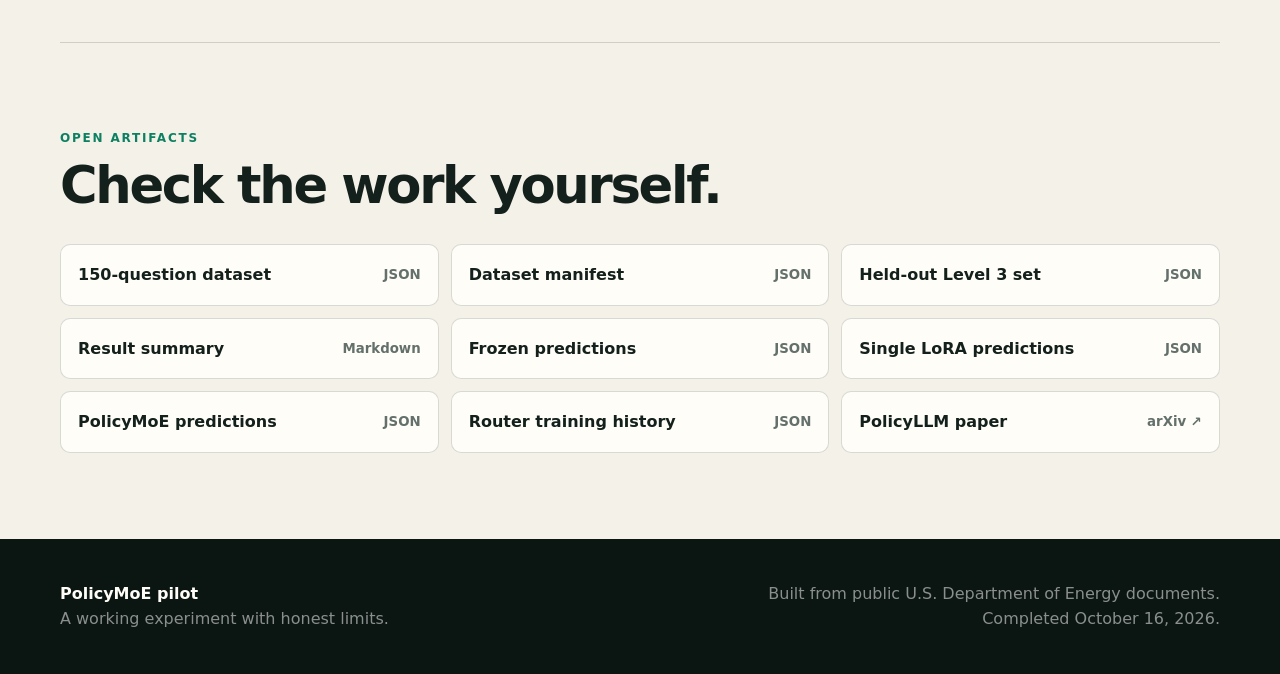
==== commit dcc15449: "Publish completed 150-question PolicyMoE results Add the full Qwen2.5-7B A10 run, 50-question held-o" ====
--- a/index.html
+++ b/index.html
@@ -3,193 +3,261 @@
 <head>
   <meta charset="utf-8">
   <meta name="viewport" content="width=device-width, initial-scale=1">
-  <meta name="description" content="A source-grounded 125-question PolicyMoE pilot dataset and an earlier Qwen2.5-7B execution test inspired by PolicyLLM.">
-  <title>PolicyMoE — 125-question pilot</title>
+  <meta name="description" content="A small, honest PolicyMoE experiment: 150 source-grounded policy questions, real Qwen2.5-7B GPU training, learned routing, and held-out results.">
+  <meta property="og:title" content="We trained PolicyMoE. Here’s the honest result.">
+  <meta property="og:description" content="150 source-grounded questions, real Qwen2.5-7B training, a learned router, and held-out results—without inflated claims.">
+  <meta property="og:type" content="website">
+  <meta property="og:url" content="https://ywang2622.github.io/policy-moe-smoke-results/">
+  <meta property="og:image" content="https://ywang2622.github.io/policy-moe-smoke-results/social-preview.png">
+  <meta name="twitter:card" content="summary_large_image">
+  <title>PolicyMoE — What we built and what happened</title>
   <link rel="stylesheet" href="styles.css">
 </head>
 <body>
-  <header class="hero">
+  <header class="hero" id="top">
     <nav class="nav wrap" aria-label="Primary navigation">
-      <a class="brand" href="#top" aria-label="PolicyMoE results home">Policy<span>MoE</span></a>
+      <a class="brand" href="#top">Policy<span>MoE</span></a>
       <div class="nav-links">
         <a href="#results">Results</a>
-        <a href="#dataset">Dataset</a>
-        <a href="#method">Method</a>
-        <a href="https://arxiv.org/abs/2604.12995">Paper ↗</a>
+        <a href="#router">Router</a>
+        <a href="#questions">Questions</a>
+        <a href="#files">Files</a>
       </div>
     </nav>
 
-    <div class="hero-grid wrap" id="top">
+    <div class="hero-grid wrap">
       <div>
-        <div class="eyebrow"><span class="dot"></span> Dataset v2 ready</div>
-        <h1>A larger, leakage-aware PolicyMoE pilot.</h1>
-        <p class="lede">We expanded the project to 125 source-grounded questions from 25 U.S. Department of Energy documents: 100 for training and 25 for held-out testing. The earlier 30-question Qwen run remains below as an execution check, not a benchmark.</p>
+        <p class="eyebrow"><span class="dot"></span> GPU run complete · October 16, 2026</p>
+        <h1>We trained it.<br>Here’s what actually happened.</h1>
+        <p class="lede">Starting from 25 public U.S. Department of Energy documents, we built 150 policy questions, trained Qwen2.5-7B with one shared LoRA and three specialist LoRAs, learned a top-1 router, and tested everything on five documents the models never trained on.</p>
         <div class="hero-actions">
-          <a class="button primary" href="#dataset">See the new dataset</a>
-          <a class="button secondary" href="#results">Earlier GPU results</a>
-          <a class="button secondary" href="pilot-125.dataset.json">Download dataset JSON</a>
+          <a class="button primary" href="#results">See the results</a>
+          <a class="button secondary" href="#questions">Read sample questions</a>
+          <a class="button secondary" href="pilot-150.dataset.json">Download the dataset</a>
         </div>
       </div>
       <aside class="run-card" aria-label="Run summary">
-        <div class="run-status"><span></span> DATASET COMPLETE</div>
+        <div class="run-status"><span></span> TRAINING COMPLETE</div>
         <dl>
-          <div><dt>Documents</dt><dd>25 DOE policies</dd></div>
-          <div><dt>Dataset</dt><dd>125 questions</dd></div>
-          <div><dt>Train / test</dt><dd>100 / 25</dd></div>
-          <div><dt>Reasoning levels</dt><dd>3</dd></div>
+          <div><dt>Source documents</dt><dd>25 DOE policies</dd></div>
+          <div><dt>Questions</dt><dd>150 total</dd></div>
+          <div><dt>Train / test</dt><dd>100 / 50</dd></div>
+          <div><dt>Held-out documents</dt><dd>5</dd></div>
+          <div><dt>Model</dt><dd>Qwen2.5-7B</dd></div>
+          <div><dt>Hardware</dt><dd>NVIDIA A10</dd></div>
           <div><dt>Validation</dt><dd>18 checks passed</dd></div>
-          <div><dt>Qwen v2 run</dt><dd>Not run yet</dd></div>
         </dl>
       </aside>
     </div>
   </header>
 
   <main>
-    <section class="notice wrap" aria-label="Important limitation">
-      <div class="notice-mark">!</div>
-      <div><strong>Two project stages are shown.</strong> The 125-question dataset is complete but has not been used for a new GPU run. The scores below come only from the earlier 30-question smoke test, where six questions were held out.</div>
+    <section class="verdict wrap" aria-label="Main finding">
+      <p class="verdict-label">The honest result</p>
+      <p><strong>PolicyMoE did not beat the simpler systems on this small test.</strong> The pipeline worked, the experts trained, and the router learned a meaningful pattern—but the frozen model remained strongest on Levels 1 and 2. That is a useful result, not a failure to hide.</p>
+    </section>
+
+    <section class="section wrap" id="results">
+      <div class="section-head">
+        <div><p class="kicker">Held-out evaluation</p><h2>Three systems. The same 50 questions.</h2></div>
+        <p>These are objective scores for multiple-choice and true/false questions. Seven open-ended Level 3 responses are still unscored because the planned two-model judging step was not configured.</p>
+      </div>
+
+      <div class="heatmap-figure" role="img" aria-label="Accuracy heatmap comparing frozen Qwen, single LoRA, and PolicyMoE across three cognitive levels">
+        <div class="figure-title">
+          <div><h3>Objective accuracy by cognitive level</h3><p>Paper-inspired performance matrix · darker cells mean higher accuracy</p></div>
+          <span>n = 43 scored items</span>
+        </div>
+        <div class="heatmap-grid">
+          <div class="corner"></div>
+          <div class="col-label">Level 1<br><small>15 items</small></div>
+          <div class="col-label">Level 2<br><small>15 items</small></div>
+          <div class="col-label">Level 3<br><small>13 objective</small></div>
+
+          <div class="row-label"><strong>Frozen Qwen</strong><small>No training</small></div>
+          <div class="heat-cell heat-73"><strong>73.3%</strong><span>11 / 15</span></div>
+          <div class="heat-cell heat-100"><strong>100.0%</strong><span>15 / 15</span></div>
+          <div class="heat-cell heat-77"><strong>76.9%</strong><span>10 / 13</span></div>
+
+          <div class="row-label"><strong>Single LoRA</strong><small>All training data</small></div>
+          <div class="heat-cell heat-67"><strong>66.7%</strong><span>10 / 15</span></div>
+          <div class="heat-cell heat-93"><strong>93.3%</strong><span>14 / 15</span></div>
+          <div class="heat-cell heat-77"><strong>76.9%</strong><span>10 / 13</span></div>
+
+          <div class="row-label"><strong>PolicyMoE</strong><small>Learned top-1 router</small></div>
+          <div class="heat-cell heat-67"><strong>66.7%</strong><span>10 / 15</span></div>
+          <div class="heat-cell heat-93"><strong>93.3%</strong><span>14 / 15</span></div>
+          <div class="heat-cell heat-77"><strong>76.9%</strong><span>10 / 13</span></div>
+        </div>
+        <div class="legend"><span>Lower</span><i></i><span>Higher accuracy</span></div>
+      </div>
+
+      <div class="finding-grid">
+        <article><span>01</span><h3>The base model was already strong.</h3><p>Frozen Qwen answered every Level 2 objective question correctly. With only 100 training examples, fine-tuning had little room to improve.</p></article>
+        <article><span>02</span><h3>More machinery did not mean a better score.</h3><p>Single LoRA and PolicyMoE produced the same aggregate objective results. On this sample, specialization did not translate into a measurable advantage.</p></article>
+        <article><span>03</span><h3>The experiment is too small for a broad claim.</h3><p>Five held-out documents are enough to test the pipeline, not enough to prove one architecture is generally superior.</p></article>
+      </div>
+    </section>
+
+    <section class="section dark" id="router">
+      <div class="wrap">
+        <div class="section-head">
+          <div><p class="kicker mint">What the router learned</p><h2>It saw the question—not the level label.</h2></div>
+          <p class="dark-copy">A linear layer read the frozen model’s prompt representation, produced three softmax weights, and sent each question to the highest-scoring expert.</p>
+        </div>
+
+        <div class="routing-figure" role="img" aria-label="Average router probabilities for memory, understanding, and application experts on questions from Levels 1, 2, and 3">
+          <div class="routing-legend">
+            <span><i class="memory-swatch"></i>Memory expert</span>
+            <span><i class="understanding-swatch"></i>Understanding expert</span>
+            <span><i class="application-swatch"></i>Application expert</span>
+          </div>
+          <div class="routing-chart">
+            <div class="y-axis"><span>100%</span><span>75%</span><span>50%</span><span>25%</span><span>0%</span></div>
+            <div class="plot">
+              <div class="grid-lines"><i></i><i></i><i></i><i></i><i></i></div>
+              <div class="stack-wrap">
+                <div class="stack" aria-label="Level 1: 61.3 percent memory, 29.4 percent understanding, 9.2 percent application">
+                  <div class="seg application" style="height:9.2%"><span>9.2</span></div>
+                  <div class="seg understanding" style="height:29.4%"><span>29.4</span></div>
+                  <div class="seg memory" style="height:61.3%"><span>61.3</span></div>
+                </div>
+                <strong>Level 1</strong><small>facts</small>
+              </div>
+              <div class="stack-wrap">
+                <div class="stack" aria-label="Level 2: 39.3 percent memory, 38.5 percent understanding, 22.3 percent application">
+                  <div class="seg application" style="height:22.3%"><span>22.3</span></div>
+                  <div class="seg understanding" style="height:38.5%"><span>38.5</span></div>
+                  <div class="seg memory" style="height:39.3%"><span>39.3</span></div>
+                </div>
+                <strong>Level 2</strong><small>understanding</small>
+              </div>
+              <div class="stack-wrap">
+                <div class="stack" aria-label="Level 3: 24.2 percent memory, 23.0 percent understanding, 52.8 percent application">
+                  <div class="seg application" style="height:52.8%"><span>52.8</span></div>
+                  <div class="seg understanding" style="height:23%"><span>23.0</span></div>
+                  <div class="seg memory" style="height:24.2%"><span>24.2</span></div>
+                </div>
+                <strong>Level 3</strong><small>application</small>
+              </div>
+            </div>
+          </div>
+          <p class="figure-note">Average softmax weights across the 50 held-out questions. The router leaned toward the memory expert for Level 1 and the application expert for Level 3. Level 2 was less cleanly separated.</p>
+        </div>
+
+        <div class="router-loss">
+          <div><p class="kicker mint">Router training</p><h3>Mixture loss moved in the right direction.</h3><p>The router’s negative log-likelihood fell in every epoch: 1.990 → 1.858 → 1.815 → 1.803.</p></div>
+          <svg viewBox="0 0 520 190" role="img" aria-label="Router mixture loss decreased from 1.990 in epoch one to 1.803 in epoch four">
+            <title>Router mixture loss across four epochs</title>
+            <line x1="58" y1="20" x2="58" y2="150" class="axis"/>
+            <line x1="58" y1="150" x2="490" y2="150" class="axis"/>
+            <line x1="58" y1="45" x2="490" y2="45" class="guide"/><line x1="58" y1="97" x2="490" y2="97" class="guide"/>
+            <polyline points="75,37 210,105 345,128 480,134" class="loss-line"/>
+            <g class="loss-points"><circle cx="75" cy="37" r="5"/><circle cx="210" cy="105" r="5"/><circle cx="345" cy="128" r="5"/><circle cx="480" cy="134" r="5"/></g>
+            <g class="chart-labels"><text x="75" y="25">1.990</text><text x="210" y="93">1.858</text><text x="345" y="116">1.815</text><text x="480" y="122">1.803</text><text x="75" y="174">1</text><text x="210" y="174">2</text><text x="345" y="174">3</text><text x="480" y="174">4</text></g>
+          </svg>
+        </div>
+      </div>
     </section>
 
     <section class="section wrap" id="dataset">
       <div class="section-head">
-        <div><p class="kicker">Dataset v2</p><h2>100 training questions. 25 held-out tests.</h2></div>
-        <p>Each test document is completely excluded from training. Related Section 48C documents are grouped together to reduce policy-family leakage.</p>
+        <div><p class="kicker">The dataset</p><h2>Built from documents, split by documents.</h2></div>
+        <p>All questions from one source stay together. Twenty documents feed training; five entirely different documents make up the test set, preventing the easiest kind of leakage.</p>
       </div>
       <div class="stats-grid">
-        <article class="stat-card"><strong>25</strong><span>source documents</span></article>
-        <article class="stat-card"><strong>50</strong><span>Level 1 · facts</span></article>
-        <article class="stat-card"><strong>50</strong><span>Level 2 · understanding</span></article>
-        <article class="stat-card"><strong>25</strong><span>Level 3 · application</span></article>
-      </div>
-      <div class="reading">
-        <h3>What is complete?</h3>
-        <p>All 125 questions include source evidence, unique IDs, and validated formats. The held-out set contains 10 Level 1, 10 Level 2, and 5 Level 3 questions. Two open-ended test items include five-point judging rubrics. All 18 automated pipeline checks pass.</p>
-      </div>
-      <div class="reading next-run">
-        <h3>What comes next?</h3>
-        <p>Train the frozen Qwen baseline comparison, the single shared LoRA, three level-specialist LoRAs, and the learned linear top-1 router on the 100-question split; then evaluate all systems on the same 25 held-out questions.</p>
-      </div>
-    </section>
-
-    <section class="section wrap" id="results">
-      <div class="section-head">
-        <div><p class="kicker">Earlier 30-question smoke test</p><h2>Three systems, six held-out questions</h2></div>
-        <p>Accuracy covers multiple-choice and true/false items. The open Level 3 answer is excluded until two-model judging is run.</p>
-      </div>
-
-      <div class="result-grid">
-        <article class="result-card">
-          <div class="system-label">Frozen baseline</div>
-          <h3>Qwen only</h3>
-          <div class="score-row"><span>L1 · facts</span><strong>0%</strong></div>
-          <div class="bar"><i style="width:0%"></i></div>
-          <div class="score-row"><span>L2 · understanding</span><strong>100%</strong></div>
-          <div class="bar"><i style="width:100%"></i></div>
-          <div class="score-row"><span>L3 · application</span><strong>100%</strong></div>
-          <div class="bar"><i style="width:100%"></i></div>
-        </article>
-
-        <article class="result-card winner">
-          <div class="system-label">Shared adapter</div>
-          <h3>Single LoRA</h3>
-          <div class="score-row"><span>L1 · facts</span><strong>50%</strong></div>
-          <div class="bar"><i style="width:50%"></i></div>
-          <div class="score-row"><span>L2 · understanding</span><strong>100%</strong></div>
-          <div class="bar"><i style="width:100%"></i></div>
-          <div class="score-row"><span>L3 · application</span><strong>100%</strong></div>
-          <div class="bar"><i style="width:100%"></i></div>
-        </article>
-
-        <article class="result-card moe">
-          <div class="system-label">Learned top-1 router</div>
-          <h3>PolicyMoE</h3>
-          <div class="score-row"><span>L1 · facts</span><strong>0%</strong></div>
-          <div class="bar"><i style="width:0%"></i></div>
-          <div class="score-row"><span>L2 · understanding</span><strong>100%</strong></div>
-          <div class="bar"><i style="width:100%"></i></div>
-          <div class="score-row"><span>L3 · application</span><strong>100%</strong></div>
-          <div class="bar"><i style="width:100%"></i></div>
-        </article>
-      </div>
-
-      <div class="reading">
-        <h3>What happened?</h3>
-        <p>The shared LoRA answered one of two Level 1 questions correctly; the other systems missed both. Every system answered the two Level 2 items and the objective Level 3 item correctly. With counts this small, the responsible conclusion is simply that training and inference completed—not that one architecture is better.</p>
-      </div>
-    </section>
-
-    <section class="section dark" id="router">
-      <div class="wrap router-grid">
-        <div>
-          <p class="kicker mint">Learned routing</p>
-          <h2>The router chose an expert from the question alone.</h2>
-          <p class="muted">No known level label was used at inference. A trained linear layer scored the frozen base-model representation, applied softmax, and loaded only the highest-scoring adapter.</p>
-        </div>
-        <div class="router-card">
-          <div class="router-title"><span>Expert selections on 6 test items</span><strong>Top-1</strong></div>
-          <div class="route-row"><span>Memory</span><div class="route-track"><i style="width:16.7%"></i></div><b>1</b></div>
-          <div class="route-row"><span>Understanding</span><div class="route-track"><i style="width:0%"></i></div><b>0</b></div>
-          <div class="route-row"><span>Application</span><div class="route-track"><i style="width:83.3%"></i></div><b>5</b></div>
-          <p class="router-note">The router heavily favored the application adapter. On this tiny split, that included both Level 2 questions and one Level 1 question.</p>
+        <article><strong>100</strong><span>training questions</span><small>40 L1 · 40 L2 · 20 L3</small></article>
+        <article><strong>50</strong><span>held-out questions</span><small>15 L1 · 15 L2 · 20 L3</small></article>
+        <article><strong>43</strong><span>objective test items</span><small>25 multiple-choice · 18 true/false</small></article>
+        <article><strong>7</strong><span>open-ended test items</span><small>five-point reference rubrics</small></article>
+      </div>
+    </section>
+
+    <section class="section sample-section" id="questions">
+      <div class="wrap">
+        <div class="section-head">
+          <div><p class="kicker">Sample questions</p><h2>What the three levels look like.</h2></div>
+          <p>Each item is tied to an exact passage in a source document. These examples come from the held-out set, not the training set.</p>
+        </div>
+
+        <div class="question-list">
+          <article class="question-card">
+            <div class="question-meta"><span>Level 1 · Memorization</span><small>Multiple choice</small></div>
+            <h3>In the May 28, 2024 announcement on voluntary carbon markets, what quantity is one carbon credit intended to represent?</h3>
+            <ol class="choices" type="A"><li>One kilogram of CO₂ equivalent</li><li>Ten tonnes of CO₂ equivalent</li><li>One hundred tonnes of CO₂ equivalent</li><li class="correct">One tonne of CO₂ equivalent reduced or removed beyond what would otherwise occur</li></ol>
+            <p class="answer"><strong>Answer: D.</strong> This checks direct recall of the document’s terminology.</p>
+          </article>
+
+          <article class="question-card">
+            <div class="question-meta"><span>Level 2 · Understanding</span><small>Multiple choice</small></div>
+            <h3>Which interpretation of the 30% investment-credit provision is supported by the March 29, 2024 Section 48C announcement?</h3>
+            <ol class="choices" type="A"><li>Labor compliance replaces project certification.</li><li class="correct">Support for certified investment is linked to prevailing-wage and apprenticeship requirements.</li><li>Certification makes the labor requirements irrelevant.</li><li>Projects may choose either wage compliance or apprenticeship compliance.</li></ol>
+            <p class="answer"><strong>Answer: B.</strong> This asks the reader to understand how two conditions relate, not simply repeat a number.</p>
+          </article>
+
+          <article class="question-card open-question">
+            <div class="question-meta"><span>Level 3 · Application</span><small>Open response</small></div>
+            <h3>An EECBG-eligible town wants equipment rebates with less administration, but it is also considering a traditional grant with in-person implementation support. Identify both application routes, explain the voucher’s purpose, connect the Community Energy Fellow to the correct route, and give the two deadlines.</h3>
+            <div class="reference-answer"><strong>A strong answer should say:</strong> choose between a traditional grant and a voucher; the voucher covers equipment rebates or technical assistance with less administrative burden; Fellow support is associated with traditional grants; the local-government application deadline was April 30, 2024, while the Fellow-support deadline was March 5, 2024.</div>
+          </article>
         </div>
       </div>
     </section>
 
     <section class="section wrap" id="method">
       <div class="section-head">
-        <div><p class="kicker">From documents to answers</p><h2>What we actually built</h2></div>
-        <p>The raw source format and core three-expert idea follow the paper’s official release. The questions and implementation are our own pilot—not a reproduction of the paper’s published results.</p>
-      </div>
-
+        <div><p class="kicker">How it worked</p><h2>A plain-English version of the pipeline.</h2></div>
+        <p>The design is inspired by PolicyLLM’s three cognitive levels and PolicyMoE architecture. This is a small independent pilot, not a reproduction of the paper’s 21,000-case benchmark.</p>
+      </div>
       <ol class="steps">
-        <li><span>01</span><div><h3>Analyze policy documents</h3><p>Twenty-five DOE documents from the paper repository’s released policy archive.</p></div></li>
-        <li><span>02</span><div><h3>Author three-level questions</h3><p>Facts, understanding, and applied scenarios; 125 total, grounded in source evidence.</p></div></li>
-        <li><span>03</span><div><h3>Split without document leakage</h3><p>Twenty documents for training and five entire documents held out for testing.</p></div></li>
-        <li><span>04</span><div><h3>Train adapters and router</h3><p>One shared LoRA, three specialist LoRAs, and a learned linear top-1 router.</p></div></li>
-        <li><span>05</span><div><h3>Compare consistently</h3><p>Frozen Qwen, shared LoRA, and PolicyMoE will use the same 25 held-out questions.</p></div></li>
+        <li><span>01</span><div><h3>Read the policies</h3><p>Start with raw public policy documents and keep the exact supporting passage for every question.</p></div></li>
+        <li><span>02</span><div><h3>Write three kinds of questions</h3><p>Facts, interpretation, and real-world application—matching the paper’s cognitive levels.</p></div></li>
+        <li><span>03</span><div><h3>Hold out whole documents</h3><p>A model never sees training questions from the same source as a test question.</p></div></li>
+        <li><span>04</span><div><h3>Train four adapters</h3><p>One general LoRA and three specialists: memory, understanding, and application.</p></div></li>
+        <li><span>05</span><div><h3>Learn the routing</h3><p>A linear router chooses one specialist from the question alone, then every system answers the same test.</p></div></li>
       </ol>
     </section>
 
     <section class="section wrap two-col">
       <div class="spec-card">
-        <p class="kicker">Planned v2 training configuration</p>
+        <p class="kicker">Training configuration</p>
         <table>
           <tbody>
-            <tr><th>Base</th><td>Qwen/Qwen2.5-7B-Instruct</td></tr>
+            <tr><th>Base model</th><td>Qwen2.5-7B-Instruct</td></tr>
+            <tr><th>Precision</th><td>4-bit NF4 QLoRA · bfloat16 compute</td></tr>
             <tr><th>LoRA</th><td>rank 16 · alpha 32 · dropout 0.05</td></tr>
             <tr><th>Adapters</th><td>3 epochs · learning rate 5e-5</td></tr>
-            <tr><th>Router</th><td>4 epochs · learning rate 5e-5</td></tr>
-            <tr><th>Inference</th><td>greedy · top-1 expert · 384 max tokens</td></tr>
-            <tr><th>Checkpoint</th><td>Qwen revision a09a354</td></tr>
+            <tr><th>Router</th><td>linear · 4 epochs · learning rate 5e-5</td></tr>
+            <tr><th>Inference</th><td>greedy decoding · top-1 expert</td></tr>
+            <tr><th>GPU</th><td>NVIDIA A10 · 23 GB</td></tr>
           </tbody>
         </table>
       </div>
       <div class="limitations">
-        <p class="kicker">Known limitations</p>
-        <h2>What this does not prove</h2>
+        <p class="kicker">Read this before quoting the numbers</p>
+        <h2>This is a pilot, not a leaderboard.</h2>
         <ul>
-          <li>No statistical significance or architecture superiority.</li>
-          <li>No replication of the paper’s full benchmark or published results.</li>
-          <li>The 125-question dataset has not yet completed GPU training.</li>
-          <li>No two-judge score for the open Level 3 response yet.</li>
-          <li>Questions were authored and editorially reviewed, not generated in a logged live model run.</li>
-          <li>Distractor traces are reconstructed fixtures, not original generation logs.</li>
+          <li>Only five documents were held out for testing.</li>
+          <li>The differences are not statistically significant.</li>
+          <li>Seven open-ended answers still need two independent judges.</li>
+          <li>The questions were authored and editorially reviewed; they are not the paper’s benchmark questions.</li>
+          <li>The run tests whether the pipeline works. It does not establish that PolicyMoE is better.</li>
         </ul>
       </div>
     </section>
 
-    <section class="section wrap sources">
-      <p class="kicker">Reproducibility</p>
-      <h2>Inspect the run</h2>
+    <section class="section wrap sources" id="files">
+      <p class="kicker">Open artifacts</p>
+      <h2>Check the work yourself.</h2>
       <div class="source-links">
-        <a href="pilot-125.dataset.json"><span>125-question dataset</span><small>JSON</small></a>
-        <a href="pilot-125.manifest.json"><span>Dataset manifest</span><small>JSON</small></a>
-        <a href="pilot-125.test-level-3.json"><span>Held-out Level 3 set</span><small>JSON</small></a>
-        <a href="comparison.md"><span>Summary report</span><small>Markdown</small></a>
+        <a href="pilot-150.dataset.json"><span>150-question dataset</span><small>JSON</small></a>
+        <a href="pilot-150.manifest.json"><span>Dataset manifest</span><small>JSON</small></a>
+        <a href="pilot-150.test-level-3.json"><span>Held-out Level 3 set</span><small>JSON</small></a>
+        <a href="comparison.md"><span>Result summary</span><small>Markdown</small></a>
         <a href="baseline.predictions.json"><span>Frozen predictions</span><small>JSON</small></a>
         <a href="single_lora.predictions.json"><span>Single LoRA predictions</span><small>JSON</small></a>
         <a href="policymoe.predictions.json"><span>PolicyMoE predictions</span><small>JSON</small></a>
-        <a href="https://github.com/wad3birch/PolicyLLM"><span>Paper repository</span><small>External ↗</small></a>
+        <a href="router-training.json"><span>Router training history</span><small>JSON</small></a>
         <a href="https://arxiv.org/abs/2604.12995"><span>PolicyLLM paper</span><small>arXiv ↗</small></a>
       </div>
     </section>
@@ -197,8 +265,8 @@
 
   <footer>
     <div class="wrap footer-inner">
-      <p><strong>PolicyMoE execution test</strong><br><span>Transparent results over inflated claims.</span></p>
-      <p>Built from public DOE policy documents.<br>Completed October 16, 2026.</p>
+      <p><strong>PolicyMoE pilot</strong><br><span>A working experiment with honest limits.</span></p>
+      <p>Built from public U.S. Department of Energy documents.<br>Completed October 16, 2026.</p>
     </div>
   </footer>
 </body>
--- a/styles.css
+++ b/styles.css
@@ -1,12 +1,16 @@
 :root {
-  --ink: #12211d;
+  --ink: #14201c;
   --paper: #f4f1e8;
   --white: #fffdf8;
   --mint: #4ce0ad;
-  --mint-dark: #0a8d68;
-  --orange: #ff7b45;
-  --line: rgba(18, 33, 29, .16);
-  --muted: #62706b;
+  --mint-dark: #0c8061;
+  --orange: #f27a4a;
+  --line: rgba(20, 32, 28, .16);
+  --muted: #63706b;
+  --lavender-1: #eeeaf5;
+  --lavender-2: #d8d1e8;
+  --lavender-3: #beb3da;
+  --lavender-4: #9c8fc3;
 }
 
 * { box-sizing: border-box; }
@@ -16,19 +20,19 @@
 .wrap { width: min(1160px, calc(100% - 40px)); margin: 0 auto; }
 
 .hero { color: var(--white); background: var(--ink); overflow: hidden; position: relative; }
-.hero::after { content: ""; position: absolute; width: 520px; height: 520px; border-radius: 50%; right: -180px; top: 80px; background: radial-gradient(circle, rgba(76,224,173,.22), rgba(76,224,173,0) 68%); pointer-events: none; }
-.nav { min-height: 78px; display: flex; align-items: center; justify-content: space-between; border-bottom: 1px solid rgba(255,255,255,.13); }
+.hero::after { content: ""; position: absolute; width: 560px; height: 560px; border-radius: 50%; right: -170px; top: 80px; background: radial-gradient(circle, rgba(76,224,173,.22), rgba(76,224,173,0) 68%); pointer-events: none; }
+.nav { min-height: 78px; display: flex; align-items: center; justify-content: space-between; border-bottom: 1px solid rgba(255,255,255,.13); position: relative; z-index: 2; }
 .brand { text-decoration: none; font-size: 20px; font-weight: 850; letter-spacing: -.04em; }
 .brand span { color: var(--mint); }
 .nav-links { display: flex; gap: 26px; }
 .nav-links a { text-decoration: none; color: rgba(255,255,255,.75); font-size: 14px; }
 .nav-links a:hover { color: var(--mint); }
-.hero-grid { padding: 92px 0 100px; display: grid; grid-template-columns: 1.5fr .8fr; gap: 80px; align-items: center; position: relative; z-index: 1; }
+.hero-grid { padding: 86px 0 96px; display: grid; grid-template-columns: 1.55fr .8fr; gap: 72px; align-items: center; position: relative; z-index: 1; }
 .eyebrow, .kicker { text-transform: uppercase; letter-spacing: .15em; font-size: 12px; font-weight: 800; }
 .eyebrow { color: var(--mint); display: flex; align-items: center; gap: 9px; }
 .dot { width: 8px; height: 8px; border-radius: 50%; background: var(--mint); box-shadow: 0 0 0 5px rgba(76,224,173,.12); }
-h1 { max-width: 790px; font-size: clamp(50px, 7vw, 84px); letter-spacing: -.06em; line-height: .98; margin: 24px 0; }
-.lede { max-width: 720px; color: rgba(255,255,255,.71); font-size: 19px; }
+h1 { max-width: 820px; font-size: clamp(50px, 7vw, 82px); letter-spacing: -.06em; line-height: .98; margin: 24px 0; }
+.lede { max-width: 760px; color: rgba(255,255,255,.72); font-size: 19px; }
 .hero-actions { display: flex; gap: 12px; margin-top: 34px; flex-wrap: wrap; }
 .button { display: inline-block; padding: 13px 18px; border-radius: 8px; text-decoration: none; font-weight: 750; font-size: 14px; }
 .button.primary { background: var(--mint); color: var(--ink); }
@@ -37,77 +41,117 @@
 .run-status { display: flex; align-items: center; gap: 8px; color: var(--mint); font-weight: 850; font-size: 11px; letter-spacing: .14em; margin-bottom: 18px; }
 .run-status span { width: 7px; height: 7px; border-radius: 50%; background: var(--mint); }
 .run-card dl { margin: 0; }
-.run-card dl div { display: flex; justify-content: space-between; gap: 18px; border-top: 1px solid rgba(255,255,255,.1); padding: 12px 0; }
+.run-card dl div { display: flex; justify-content: space-between; gap: 18px; border-top: 1px solid rgba(255,255,255,.1); padding: 11px 0; }
 .run-card dt { color: rgba(255,255,255,.5); }
 .run-card dd { margin: 0; text-align: right; font-weight: 680; }
 
-.notice { background: #fff4df; border: 1px solid #e6c993; border-radius: 12px; padding: 19px 22px; display: flex; gap: 16px; align-items: center; transform: translateY(-26px); box-shadow: 0 12px 35px rgba(70,50,20,.08); }
-.notice-mark { flex: 0 0 34px; width: 34px; height: 34px; display: grid; place-items: center; border-radius: 50%; color: #70420c; background: #ffd38d; font-weight: 900; }
+.verdict { background: #fff4df; border: 1px solid #dfc48e; border-radius: 14px; padding: 22px 26px; transform: translateY(-27px); box-shadow: 0 14px 35px rgba(70,50,20,.08); display: grid; grid-template-columns: 150px 1fr; gap: 26px; align-items: start; }
+.verdict-label { margin: 2px 0 0; color: #8a4d12; text-transform: uppercase; letter-spacing: .12em; font-size: 12px; font-weight: 850; }
+.verdict p:last-child { margin: 0; font-size: 17px; }
 .section { padding: 86px 0; }
-.section-head { display: grid; grid-template-columns: 1.3fr .7fr; gap: 60px; align-items: end; margin-bottom: 40px; }
+.section-head { display: grid; grid-template-columns: 1.25fr .75fr; gap: 60px; align-items: end; margin-bottom: 42px; }
 .section-head p:last-child { margin: 0; color: var(--muted); }
 .kicker { color: var(--mint-dark); margin: 0 0 9px; }
 h2 { margin: 0; font-size: clamp(34px, 4vw, 52px); line-height: 1.06; letter-spacing: -.045em; }
 h3 { margin: 0; letter-spacing: -.025em; }
 
-.result-grid { display: grid; grid-template-columns: repeat(3, 1fr); gap: 18px; }
-.result-card { background: var(--white); border: 1px solid var(--line); padding: 27px; border-radius: 15px; position: relative; }
-.result-card.winner { box-shadow: inset 0 4px 0 var(--orange); }
-.result-card.moe { box-shadow: inset 0 4px 0 var(--mint-dark); }
-.system-label { color: var(--muted); font-size: 12px; font-weight: 800; text-transform: uppercase; letter-spacing: .11em; }
-.result-card h3 { margin: 4px 0 25px; font-size: 27px; }
-.score-row { display: flex; justify-content: space-between; margin-top: 15px; font-size: 14px; }
-.score-row strong { font-variant-numeric: tabular-nums; }
-.bar { height: 6px; border-radius: 6px; background: #e6e9e5; overflow: hidden; margin-top: 6px; }
-.bar i { display: block; height: 100%; background: var(--ink); border-radius: inherit; }
-.winner .bar i { background: var(--orange); }
-.moe .bar i { background: var(--mint-dark); }
-.reading { margin-top: 20px; border-left: 4px solid var(--ink); background: rgba(255,255,255,.45); padding: 22px 26px; }
-.reading p { margin: 6px 0 0; color: var(--muted); max-width: 1000px; }
-.stats-grid { display: grid; grid-template-columns: repeat(4, 1fr); gap: 14px; margin-bottom: 20px; }
-.stat-card { background: var(--white); border: 1px solid var(--line); border-radius: 15px; padding: 25px; display: flex; flex-direction: column; }
-.stat-card strong { color: var(--mint-dark); font-size: 42px; line-height: 1; letter-spacing: -.05em; }
-.stat-card span { color: var(--muted); margin-top: 8px; font-size: 14px; }
-.next-run { border-left-color: var(--mint-dark); }
+.heatmap-figure { margin-top: 10px; }
+.figure-title { display: flex; align-items: end; justify-content: space-between; gap: 24px; margin-bottom: 22px; }
+.figure-title h3 { font-size: 22px; }
+.figure-title p, .figure-title span { margin: 3px 0 0; color: var(--muted); font-size: 13px; }
+.heatmap-grid { display: grid; grid-template-columns: 210px repeat(3, 1fr); gap: 6px; }
+.col-label { text-align: center; font-weight: 750; padding: 8px; line-height: 1.25; }
+.col-label small, .row-label small { display: block; color: var(--muted); font-weight: 500; font-size: 12px; }
+.row-label { min-height: 110px; display: flex; justify-content: center; flex-direction: column; border-top: 1px solid var(--line); }
+.heat-cell { min-height: 110px; display: grid; place-content: center; text-align: center; color: #2c2440; }
+.heat-cell strong { font-size: 28px; letter-spacing: -.04em; }
+.heat-cell span { font-size: 12px; opacity: .7; }
+.heat-67 { background: var(--lavender-1); }
+.heat-73 { background: var(--lavender-2); }
+.heat-77 { background: var(--lavender-2); }
+.heat-93 { background: var(--lavender-3); }
+.heat-100 { background: var(--lavender-4); color: #181226; }
+.legend { display: flex; align-items: center; justify-content: flex-end; gap: 9px; color: var(--muted); font-size: 12px; margin-top: 12px; }
+.legend i { width: 150px; height: 9px; background: linear-gradient(90deg, var(--lavender-1), var(--lavender-4)); }
+.finding-grid { display: grid; grid-template-columns: repeat(3, 1fr); gap: 28px; border-top: 1px solid var(--line); margin-top: 54px; padding-top: 32px; }
+.finding-grid article span { color: var(--mint-dark); font-size: 12px; font-weight: 850; }
+.finding-grid h3 { margin: 18px 0 8px; font-size: 20px; line-height: 1.2; }
+.finding-grid p { margin: 0; color: var(--muted); font-size: 14px; }
 
 .dark { background: var(--ink); color: var(--white); }
-.router-grid { display: grid; grid-template-columns: 1fr 1fr; gap: 80px; align-items: center; }
 .mint { color: var(--mint); }
-.muted { color: rgba(255,255,255,.62); max-width: 600px; }
-.router-card { border: 1px solid rgba(255,255,255,.14); padding: 28px; border-radius: 16px; background: rgba(255,255,255,.05); }
-.router-title { display: flex; justify-content: space-between; margin-bottom: 24px; }
-.router-title strong { color: var(--mint); }
-.route-row { display: grid; grid-template-columns: 110px 1fr 24px; gap: 12px; align-items: center; margin: 17px 0; font-size: 14px; }
-.route-row b { text-align: right; font-variant-numeric: tabular-nums; }
-.route-track { height: 11px; border-radius: 10px; background: rgba(255,255,255,.09); overflow: hidden; }
-.route-track i { display: block; height: 100%; background: var(--mint); border-radius: inherit; }
-.router-note { color: rgba(255,255,255,.55); font-size: 13px; margin: 22px 0 0; }
+.dark .section-head p.dark-copy { color: rgba(255,255,255,.65); }
+.routing-figure { margin-top: 20px; }
+.routing-legend { display: flex; gap: 26px; justify-content: center; flex-wrap: wrap; margin-bottom: 26px; color: rgba(255,255,255,.72); font-size: 13px; }
+.routing-legend span { display: flex; align-items: center; gap: 8px; }
+.routing-legend i { width: 18px; height: 12px; display: inline-block; border: 1px solid rgba(255,255,255,.25); }
+.memory-swatch, .memory { background: rgba(111,184,208,.85); }
+.understanding-swatch, .understanding { background: repeating-linear-gradient(135deg, rgba(98,190,175,.95) 0 5px, rgba(162,220,207,.95) 5px 9px); }
+.application-swatch, .application { background-color: rgba(235,219,157,.96); background-image: radial-gradient(rgba(120,102,48,.45) 1.3px, transparent 1.3px); background-size: 8px 8px; }
+.routing-chart { display: grid; grid-template-columns: 54px 1fr; max-width: 840px; margin: 0 auto; }
+.y-axis { height: 350px; display: flex; flex-direction: column; justify-content: space-between; color: rgba(255,255,255,.5); font-size: 12px; text-align: right; padding-right: 10px; }
+.plot { height: 400px; border-left: 1px solid rgba(255,255,255,.35); border-bottom: 1px solid rgba(255,255,255,.35); position: relative; display: flex; justify-content: space-around; align-items: flex-end; padding: 0 40px; }
+.grid-lines { position: absolute; inset: 0 0 50px 0; display: flex; flex-direction: column; justify-content: space-between; pointer-events: none; }
+.grid-lines i { height: 1px; background: rgba(255,255,255,.1); width: 100%; }
+.stack-wrap { width: 26%; height: 400px; display: flex; flex-direction: column; align-items: center; justify-content: flex-end; position: relative; z-index: 1; }
+.stack { width: min(130px, 80%); height: 350px; display: flex; flex-direction: column; justify-content: flex-start; overflow: hidden; border: 1px solid rgba(255,255,255,.15); }
+.seg { width: 100%; display: grid; place-items: center; color: #13211d; font-size: 12px; font-weight: 780; min-height: 24px; }
+.stack-wrap > strong { margin-top: 12px; font-size: 14px; }
+.stack-wrap > small { color: rgba(255,255,255,.48); font-size: 11px; }
+.figure-note { max-width: 820px; margin: 24px auto 0; color: rgba(255,255,255,.56); font-size: 13px; text-align: center; }
+.router-loss { border-top: 1px solid rgba(255,255,255,.12); margin-top: 74px; padding-top: 48px; display: grid; grid-template-columns: .8fr 1.2fr; gap: 70px; align-items: center; }
+.router-loss h3 { font-size: 30px; line-height: 1.1; }
+.router-loss p:last-child { color: rgba(255,255,255,.6); }
+.router-loss svg { width: 100%; max-width: 580px; }
+.router-loss .axis { stroke: rgba(255,255,255,.45); stroke-width: 1; }
+.router-loss .guide { stroke: rgba(255,255,255,.1); stroke-width: 1; }
+.loss-line { fill: none; stroke: var(--mint); stroke-width: 4; }
+.loss-points circle { fill: var(--mint); }
+.chart-labels text { fill: rgba(255,255,255,.72); font-size: 12px; text-anchor: middle; }
+
+.stats-grid { display: grid; grid-template-columns: repeat(4, 1fr); gap: 14px; }
+.stats-grid article { background: var(--white); border: 1px solid var(--line); border-radius: 15px; padding: 25px; display: flex; flex-direction: column; }
+.stats-grid strong { color: var(--mint-dark); font-size: 42px; line-height: 1; letter-spacing: -.05em; }
+.stats-grid span { color: var(--ink); margin-top: 10px; font-size: 14px; font-weight: 750; }
+.stats-grid small { color: var(--muted); margin-top: 4px; font-size: 12px; }
+
+.sample-section { background: #ebe7dc; }
+.question-list { display: grid; gap: 18px; }
+.question-card { background: var(--white); border: 1px solid var(--line); border-radius: 16px; padding: 30px; display: grid; grid-template-columns: 210px 1fr; column-gap: 34px; }
+.question-meta { grid-row: 1 / 5; border-right: 1px solid var(--line); padding-right: 24px; }
+.question-meta span { color: var(--mint-dark); text-transform: uppercase; letter-spacing: .1em; font-size: 11px; font-weight: 850; display: block; }
+.question-meta small { color: var(--muted); }
+.question-card h3 { font-size: 21px; line-height: 1.35; }
+.choices { margin: 18px 0 8px; padding-left: 28px; color: var(--muted); }
+.choices li { padding: 5px 10px; }
+.choices .correct { color: var(--ink); background: #e4f5ed; border-radius: 6px; font-weight: 650; }
+.answer { margin: 12px 0 0; color: var(--muted); font-size: 14px; }
+.answer strong { color: var(--ink); }
+.reference-answer { margin-top: 20px; padding: 18px 20px; background: #e4f5ed; border-left: 4px solid var(--mint-dark); color: var(--muted); }
+.reference-answer strong { color: var(--ink); }
 
 .steps { list-style: none; padding: 0; margin: 0; display: grid; grid-template-columns: repeat(5, 1fr); border-top: 1px solid var(--line); }
-.steps li { padding: 25px 22px 0 0; border-right: 1px solid var(--line); min-height: 225px; }
+.steps li { padding: 25px 22px 0 0; border-right: 1px solid var(--line); min-height: 235px; }
 .steps li + li { padding-left: 22px; }
 .steps li:last-child { border-right: 0; }
 .steps span { color: var(--mint-dark); font-size: 13px; font-weight: 850; }
 .steps h3 { margin: 36px 0 10px; font-size: 19px; line-height: 1.2; }
 .steps p { margin: 0; color: var(--muted); font-size: 14px; }
-
 .two-col { display: grid; grid-template-columns: 1fr 1fr; gap: 22px; }
 .spec-card, .limitations { border-radius: 16px; padding: 30px; }
 .spec-card { background: var(--white); border: 1px solid var(--line); }
 table { width: 100%; border-collapse: collapse; font-size: 14px; }
 th, td { padding: 13px 0; border-bottom: 1px solid var(--line); text-align: left; vertical-align: top; }
 th { color: var(--muted); width: 33%; font-weight: 650; }
-.limitations { background: #e5f5ee; }
+.limitations { background: #e3f3ec; }
 .limitations h2 { font-size: 34px; }
 .limitations ul { padding-left: 20px; margin: 22px 0 0; }
 .limitations li { margin: 9px 0; }
-
 .sources { border-top: 1px solid var(--line); }
 .source-links { display: grid; grid-template-columns: repeat(3, 1fr); gap: 12px; margin-top: 32px; }
 .source-links a { display: flex; justify-content: space-between; align-items: center; gap: 12px; text-decoration: none; background: var(--white); border: 1px solid var(--line); border-radius: 10px; padding: 17px; font-weight: 700; }
 .source-links a:hover { border-color: var(--mint-dark); transform: translateY(-1px); }
 .source-links small { color: var(--muted); font-weight: 600; }
-
 footer { background: #0b1512; color: var(--white); padding: 42px 0; }
 .footer-inner { display: flex; justify-content: space-between; gap: 40px; }
 .footer-inner p { margin: 0; }
@@ -115,21 +159,35 @@
 .footer-inner span { color: rgba(255,255,255,.52); }
 
 @media (max-width: 860px) {
-  .hero-grid, .section-head, .router-grid, .two-col { grid-template-columns: 1fr; gap: 34px; }
-  .result-grid, .stats-grid { grid-template-columns: 1fr 1fr; }
+  .hero-grid, .section-head, .two-col, .router-loss { grid-template-columns: 1fr; gap: 34px; }
+  .finding-grid, .stats-grid { grid-template-columns: 1fr 1fr; }
   .steps { grid-template-columns: 1fr; }
   .steps li, .steps li + li { min-height: 0; padding: 22px 0; border-right: 0; border-bottom: 1px solid var(--line); }
   .steps h3 { margin-top: 8px; }
   .source-links { grid-template-columns: 1fr 1fr; }
+  .question-card { grid-template-columns: 1fr; }
+  .question-meta { grid-row: auto; border-right: 0; border-bottom: 1px solid var(--line); padding: 0 0 14px; margin-bottom: 18px; }
+  .heatmap-grid { grid-template-columns: 150px repeat(3, 1fr); }
+  .heat-cell strong { font-size: 22px; }
 }
 
-@media (max-width: 560px) {
+@media (max-width: 600px) {
   .wrap { width: min(100% - 28px, 1160px); }
-  .nav-links a:not(:last-child) { display: none; }
-  .hero-grid { padding: 68px 0 76px; }
+  .nav-links a:not(:first-child) { display: none; }
+  .hero-grid { padding: 66px 0 76px; }
   h1 { font-size: 48px; }
   .section { padding: 64px 0; }
-  .source-links, .stats-grid { grid-template-columns: 1fr; }
+  .verdict { grid-template-columns: 1fr; gap: 6px; }
+  .finding-grid, .stats-grid, .source-links { grid-template-columns: 1fr; }
+  .heatmap-figure { overflow-x: auto; padding-bottom: 10px; }
+  .heatmap-grid { min-width: 650px; }
+  .figure-title { align-items: start; flex-direction: column; }
+  .routing-chart { grid-template-columns: 42px 1fr; }
+  .plot { padding: 0 10px; }
+  .stack-wrap { width: 31%; }
+  .stack { width: 78%; }
+  .seg { font-size: 10px; }
+  .question-card { padding: 22px; }
   .footer-inner { flex-direction: column; }
   .footer-inner p:last-child { text-align: left; }
 }
